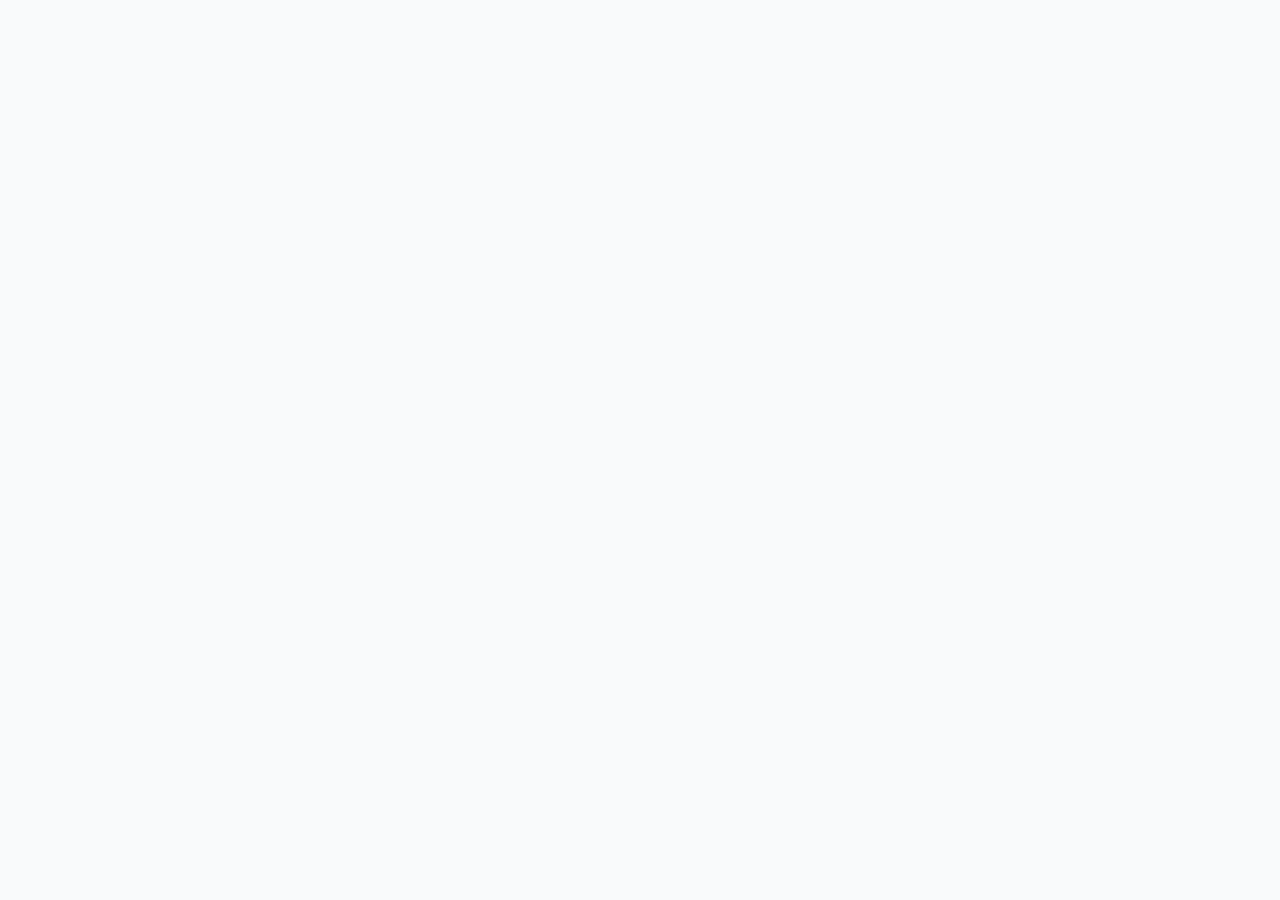
==== obrigado.html @ 901b897a "Add files via upload" ====
<!DOCTYPE html>
<html lang="pt-BR">

<head>
    <meta charset="UTF-8">
    <meta name="viewport" content="width=device-width, initial-scale=1.0">
    <title>Pedido Concluido | Crescendo Com Deus</title>
    <link rel="icon" type="image/png" href="favicon.png">
    <link rel="preconnect" href="https://fonts.googleapis.com">
    <link rel="preconnect" href="https://fonts.gstatic.com" crossorigin>
    <link
        href="https://fonts.googleapis.com/css2?family=Fredoka:wght@400;600;700&family=Nunito:wght@400;600;700;800&display=swap"
        rel="stylesheet">
    <link rel="stylesheet" href="style.css">
    <!-- FontAwesome for Icons -->
    <link rel="stylesheet" href="https://cdnjs.cloudflare.com/ajax/libs/font-awesome/6.4.0/css/all.min.css">
    <!-- Meta Pixel Code -->
    <script>
        !function (f, b, e, v, n, t, s) {
            if (f.fbq) return; n = f.fbq = function () {
                n.callMethod ?
                n.callMethod.apply(n, arguments) : n.queue.push(arguments)
            };
            if (!f._fbq) f._fbq = n; n.push = n; n.loaded = !0; n.version = '2.0';
            n.queue = []; t = b.createElement(e); t.async = !0;
            t.src = v; s = b.getElementsByTagName(e)[0];
            s.parentNode.insertBefore(t, s)
        }(window, document, 'script',
            'https://connect.facebook.net/en_US/fbevents.js');
        fbq('init', '1423261069542248');
        fbq('track', 'PageView');
        fbq('track', 'Purchase', { value: 19.90, currency: 'BRL' });
    </script>
    <noscript><img height="1" width="1" style="display:none"
            src="https://www.facebook.com/tr?id=1423261069542248&ev=PageView&noscript=1" /></noscript>
    <!-- End Meta Pixel Code -->
    <style>
        .success-container {
            max-width: 600px;
            margin: 100px auto;
            text-align: center;
            padding: 40px;
            background: white;
            border-radius: var(--radius-lg);
            box-shadow: var(--shadow-lg);
        }

        .success-icon {
            font-size: 5rem;
            color: #10B981;
            margin-bottom: 20px;
            animation: scale-up 0.5s ease;
        }

        .success-headline {
            font-size: 2rem;
            color: var(--text-dark);
            margin-bottom: 10px;
        }

        .success-text {
            color: var(--text-light);
            margin-bottom: 30px;
            font-size: 1.1rem;
        }

        .access-info {
            background: var(--bg-soft-blue);
            padding: 20px;
            border-radius: var(--radius-md);
            text-align: left;
            margin-bottom: 30px;
        }

        .access-info h4 {
            margin-bottom: 10px;
            color: var(--primary-color);
        }
    </style>
</head>

<body>

    <div class="container">
        <div class="success-container fade-in">
            <i class="fas fa-check-circle success-icon"></i>
            <h1 class="success-headline">Parabéns! Seu pedido foi concluído.</h1>
            <p class="success-text">Você acaba de dar um passo importante na educação cristã do seu filho.</p>

            <div class="access-info">
                <h4><i class="fas fa-envelope"></i> Como acessar seu material?</h4>
                <p>Está tudo disponível em nossa plataforma. Já enviamos agora mesmo um e-mail com o link de acesso
                    exclusivo para você baixar o material.</p>
                <p style="font-size: 0.9rem; margin-top: 10px; color: #6B7280;">(Verifique também sua pasta de Spam ou
                    Promoções)</p>
            </div>

            <p style="font-weight: 700;">Precisa de ajuda?</p>
            <p style="margin-bottom: 20px;">Se precisar de qualquer coisa, sinta-se à vontade para nos enviar uma
                mensagem.</p>

            <p style="font-weight: 700;">Dúvidas? Entre em contato conosco:</p>
            <p style="margin-top: 5px; color: var(--primary-color);">suporte@crescendocomdeus.site</p>
        </div>
    </div>

</body>

</html>
---- style.css ----
/* =========================================
   VARIAVEIS E GERAL
   ========================================= */
:root {
    /* Cores Suaves, Acolhedoras e Infantis/Cristãs */
    --primary-color: #5BA4E5;
    /* Azul Celeste Suave */
    --secondary-color: #F8C630;
    /* Amarelo Sol Acolhedor */
    --accent-color: #FF7B54;
    /* Laranja/Coral para CTAs */
    --accent-hover: #E86A45;

    --bg-light: #F9FAFB;
    --bg-white: #FFFFFF;
    --bg-soft-blue: #EBF4FC;

    --text-main: #374151;
    --text-light: #6B7280;
    --text-dark: #1F2937;

    --font-heading: 'Fredoka', sans-serif;
    --font-body: 'Nunito', sans-serif;

    --shadow-sm: 0 4px 6px -1px rgba(0, 0, 0, 0.05), 0 2px 4px -1px rgba(0, 0, 0, 0.03);
    --shadow-md: 0 10px 15px -3px rgba(0, 0, 0, 0.08), 0 4px 6px -2px rgba(0, 0, 0, 0.04);
    --shadow-lg: 0 20px 25px -5px rgba(0, 0, 0, 0.1), 0 10px 10px -5px rgba(0, 0, 0, 0.04);

    --radius-md: 12px;
    --radius-lg: 20px;
    --radius-pill: 50px;
}

* {
    margin: 0;
    padding: 0;
    box-sizing: border-box;
}

html {
    scroll-behavior: smooth;
}

body {
    font-family: var(--font-body);
    color: var(--text-main);
    background-color: var(--bg-light);
    line-height: 1.6;
    overflow-x: hidden;
}

h1,
h2,
h3,
h4,
h5,
h6 {
    font-family: var(--font-heading);
    color: var(--text-dark);
    line-height: 1.2;
}

.container {
    width: 100%;
    max-width: 1100px;
    margin: 0 auto;
    padding: 0 20px;
}

.text-center {
    text-align: center;
}

.text-white {
    color: #fff !important;
}

.mt-30 {
    margin-top: 30px;
}

/* =========================================
   ELEMENTOS REUTILIZÁVEIS
   ========================================= */
.cta-button {
    display: inline-block;
    background-color: var(--accent-color);
    color: white;
    font-family: var(--font-heading);
    font-size: 1.1rem;
    font-weight: 600;
    padding: 16px 32px;
    border-radius: var(--radius-pill);
    text-decoration: none;
    box-shadow: 0 6px 0 var(--accent-hover), var(--shadow-md);
    transition: all 0.2s ease;
    text-align: center;
    border: none;
    cursor: pointer;
}

.cta-button:hover {
    transform: translateY(2px);
    box-shadow: 0 4px 0 var(--accent-hover), var(--shadow-sm);
}

.cta-button:active {
    transform: translateY(6px);
    box-shadow: none;
}

.cta-button.giant {
    font-size: 1.3rem;
    padding: 20px 40px;
    width: 100%;
    max-width: 500px;
    display: flex;
    justify-content: center;
    align-items: center;
    gap: 10px;
    margin: 0 auto;
}

.section-title {
    font-size: 2.2rem;
    margin-bottom: 20px;
}

.section-title span {
    color: var(--primary-color);
}

/* =========================================
   HERO SECTION
   ========================================= */
.hero-section {
    background: linear-gradient(135deg, var(--bg-soft-blue) 0%, #ffffff 100%);
    position: relative;
    padding: 60px 0 120px;
    /* Extra bottom padding for wave */
}

.hero-content {
    display: flex;
    align-items: center;
    justify-content: space-between;
    gap: 40px;
}

.hero-text {
    flex: 1;
    max-width: 550px;
}

.badge {
    display: inline-block;
    background-color: rgba(248, 198, 48, 0.2);
    color: #B48B12;
    padding: 6px 12px;
    border-radius: 20px;
    font-size: 0.9rem;
    font-weight: 700;
    margin-bottom: 20px;
}

.headline {
    font-size: 2.8rem;
    margin-bottom: 20px;
}

.headline span {
    color: var(--primary-color);
    position: relative;
    display: inline-block;
}

.headline span::after {
    content: '';
    position: absolute;
    bottom: -5px;
    left: 0;
    width: 100%;
    height: 6px;
    background-color: var(--secondary-color);
    border-radius: 10px;
    z-index: -1;
}

.subhead {
    font-size: 1.2rem;
    color: var(--text-light);
    margin-bottom: 30px;
    font-weight: 600;
}

.trust-seals {
    margin-top: 20px;
    display: flex;
    gap: 15px;
    font-size: 0.9rem;
    color: var(--text-light);
    font-weight: 600;
}

.trust-seals i {
    color: #10B981;
}

.hero-image-wrapper {
    flex: 1;
    position: relative;
}

.hero-image {
    width: 100%;
    max-width: 500px;
    border-radius: var(--radius-lg);
    box-shadow: var(--shadow-lg);
    border: 5px solid white;
}

.floating-badge {
    position: absolute;
    background: white;
    padding: 10px 15px;
    border-radius: var(--radius-lg);
    box-shadow: var(--shadow-md);
    font-weight: 700;
    font-size: 0.9rem;
    display: flex;
    align-items: center;
    gap: 8px;
    animation: float 3s ease-in-out infinite;
}

.floating-badge i {
    color: var(--secondary-color);
    font-size: 1.2rem;
}

.badge-1 {
    top: 20px;
    left: -20px;
}

.badge-2 {
    bottom: 30px;
    right: -20px;
    animation-delay: 1.5s;
}

/* WAVES */
.wave-bottom,
.wave-top-solution,
.wave-bottom-solution,
.wave-top-works,
.wave-bottom-works {
    position: absolute;
    left: 0;
    width: 100%;
    overflow: hidden;
    line-height: 0;
}

.wave-bottom {
    bottom: -1px;
}

.wave-bottom svg {
    position: relative;
    display: block;
    width: calc(130% + 1.3px);
    height: 60px;
}

.wave-bottom .shape-fill {
    fill: var(--bg-white) !important;
}

.wave-top-works .shape-fill {
    fill: #EFF6FF !important;
}


/* =========================================
   PROBLEMA SECTION
   ========================================= */
.problem-section {
    background-color: var(--bg-white);
    padding: 100px 0;
}

.problem-content {
    display: flex;
    align-items: center;
    gap: 50px;
}

.problem-image-wrapper {
    flex: 1;
}

.problem-image {
    width: 100%;
    border-radius: var(--radius-lg);
    box-shadow: var(--shadow-md);
}

.problem-text {
    flex: 1;
}

.problem-points {
    margin: 30px 0;
}

.problem-points p {
    font-size: 1.1rem;
    margin-bottom: 15px;
    padding-left: 20px;
    border-left: 3px solid #E5E7EB;
}

.problem-question {
    background-color: #FEE2E2;
    padding: 25px;
    border-radius: var(--radius-md);
    margin-top: 30px;
}

.problem-question p {
    color: #991B1B;
    font-weight: 600;
}

.problem-question blockquote {
    font-family: var(--font-heading);
    font-size: 1.3rem;
    color: #7F1D1D;
    margin-top: 10px;
    font-style: italic;
}

/* =========================================
   SOLUÇÃO SECTION
   ========================================= */
.solution-section {
    background-color: var(--bg-soft-blue);
    padding: 100px 0;
    position: relative;
}

.wave-top-solution {
    top: -1px;
}

.wave-top-solution svg {
    width: calc(100% + 1.3px);
    height: 50px;
}

.wave-top-solution .shape-fill {
    fill: var(--bg-white) !important;
}

.wave-bottom-works .shape-fill {
    fill: var(--bg-soft-blue) !important;
}

.wave-bottom-solution {
    bottom: -1px;
}

.wave-bottom-solution svg {
    width: calc(100% + 1.3px);
    height: 50px;
    transform: rotate(180deg);
}

.wave-bottom-solution .shape-fill {
    fill: var(--bg-white) !important;
}

.solution-content {
    display: flex;
    align-items: center;
    gap: 40px;
}

.solution-text {
    flex: 1;
}

.solution-desc {
    font-size: 1.2rem;
    margin-bottom: 25px;
}

.solution-list {
    list-style: none;
}

.solution-list li {
    font-size: 1.1rem;
    margin-bottom: 15px;
    display: flex;
    align-items: center;
    gap: 10px;
    font-weight: 600;
}

.solution-list i {
    color: #10B981;
    background: #D1FAE5;
    padding: 5px;
    border-radius: 50%;
    font-size: 0.9rem;
}

.solution-image-wrapper {
    flex: 1;
}

.mockup-image {
    width: 100%;
    filter: drop-shadow(0 20px 30px rgba(0, 0, 0, 0.15));
}

/* =========================================
   BENEFÍCIOS SECTION
   ========================================= */
.benefits-section {
    background-color: var(--bg-white);
    padding: 100px 0;
}

.benefits-grid {
    display: grid;
    grid-template-columns: repeat(auto-fit, minmax(220px, 1fr));
    gap: 30px;
    margin-top: 50px;
}

.benefit-card {
    background: white;
    padding: 30px;
    border-radius: var(--radius-lg);
    box-shadow: var(--shadow-sm);
    text-align: center;
    border: 1px solid #F3F4F6;
    transition: transform 0.3s ease, box-shadow 0.3s ease;
}

.benefit-card:hover {
    transform: translateY(-10px);
    box-shadow: var(--shadow-md);
    border-color: var(--primary-color);
}

.icon-wrapper {
    width: 70px;
    height: 70px;
    background-color: rgba(91, 164, 229, 0.1);
    border-radius: 50%;
    display: flex;
    align-items: center;
    justify-content: center;
    margin: 0 auto 20px;
}

.icon-wrapper i {
    font-size: 2rem;
    color: var(--primary-color);
}

.benefit-card h3 {
    margin-bottom: 10px;
    font-size: 1.3rem;
}

.benefit-card p {
    color: var(--text-light);
    font-size: 0.95rem;
}

.benefits-conclusion {
    text-align: center;
    margin-top: 50px;
    font-size: 1.2rem;
}

.benefits-conclusion .highlight {
    font-family: var(--font-heading);
    font-size: 1.8rem;
    color: var(--primary-color);
    margin-top: 10px;
}

/* =========================================
   ENTREGÁVEIS SECTION
   ========================================= */
.what-you-get-section {
    background-color: #FFFBEB;
    /* Amarelinho super claro */
    padding: 80px 0;
}

.features-grid {
    display: grid;
    grid-template-columns: repeat(auto-fit, minmax(300px, 1fr));
    gap: 20px;
    margin-top: 40px;
}

.feature-item {
    background: white;
    padding: 20px;
    border-radius: var(--radius-md);
    display: flex;
    align-items: center;
    gap: 15px;
    box-shadow: var(--shadow-sm);
}

.feature-icon {
    font-size: 2rem;
}

.feature-item h4 {
    font-family: var(--font-body);
    font-weight: 700;
    font-size: 1.1rem;
}

/* =========================================
   COMO FUNCIONA SECTION
   ========================================= */
.how-it-works-section {
    padding: 80px 0;
    background-color: var(--bg-soft-blue);
    position: relative;
    overflow: hidden;
}

.steps-container {
    display: flex;
    justify-content: space-between;
    align-items: center;
    margin-top: 60px;
    flex-wrap: wrap;
    gap: 20px;
}

.step-card {
    text-align: center;
    flex: 1;
    min-width: 150px;
    position: relative;
}

.step-number {
    width: 30px;
    height: 30px;
    background-color: var(--secondary-color);
    color: white;
    border-radius: 50%;
    display: flex;
    align-items: center;
    justify-content: center;
    font-weight: bold;
    font-family: var(--font-heading);
    position: absolute;
    top: -10px;
    left: 50%;
    transform: translateX(-50%);
    box-shadow: var(--shadow-sm);
}

.step-icon {
    font-size: 2.5rem;
    color: var(--primary-color);
    margin-bottom: 15px;
    display: block;
}

.step-card h4 {
    margin-bottom: 5px;
}

.step-card p {
    font-size: 0.9rem;
    color: var(--text-light);
}

.step-connector {
    color: #D1D5DB;
    font-size: 1.5rem;
}

/* =========================================
   OFERTA SECTION
   ========================================= */
.offer-section {
    background-color: var(--primary-color);
    padding: 80px 0 120px;
    position: relative;
}

.authority-badge {
    background: rgba(255, 255, 255, 0.15);
    color: white;
    padding: 12px 20px;
    border-radius: 30px;
    display: inline-flex;
    align-items: center;
    justify-content: center;
    margin: 0 auto 30px;
    font-size: 0.95rem;
    font-weight: 600;
    backdrop-filter: blur(5px);
    border: 1px solid rgba(255, 255, 255, 0.3);
    max-width: 90%;
    line-height: 1.4;
}

@media (max-width: 480px) {
    .authority-badge {
        flex-direction: column;
        border-radius: 15px;
        padding: 15px;
        font-size: 0.85rem;
    }
}

.authority-badge p {
    margin: 0;
}

.authority-badge i {
    margin-right: 5px;
    color: var(--secondary-color);
}

.offer-box {
    background: white;
    border-radius: var(--radius-lg);
    padding: 60px 40px;
    max-width: 850px;
    margin: 0 auto;
    box-shadow: var(--shadow-lg);
    text-align: center;
    border: 3px solid var(--secondary-color);
}

.offer-whats-inside {
    text-align: left;
    margin-bottom: 40px;
}

.offer-whats-inside h3 {
    text-align: center;
    color: var(--primary-color);
    font-size: 1.8rem;
    margin-bottom: 30px;
    font-family: var(--font-heading);
}

.offer-list {
    list-style: none;
    padding: 0;
    display: grid;
    grid-template-columns: 1fr 1fr;
    gap: 15px;
    margin-bottom: 40px;
}

@media (max-width: 768px) {
    .offer-list {
        grid-template-columns: 1fr;
        gap: 10px;
    }

    .offer-list li {
        font-size: 1rem;
        align-items: flex-start;
    }
}

.offer-list li {
    display: flex;
    align-items: center;
    gap: 12px;
    font-size: 1.1rem;
    font-weight: 600;
}

.offer-list li i {
    color: #10B981;
    font-size: 1.2rem;
}

.bonus-highlight {
    background: #FFFBEB;
    border-radius: var(--radius-md);
    padding: 30px;
    border: 2px dashed #FCD34D;
}

.bonus-highlight h3 {
    color: #B45309;
    font-size: 1.5rem;
    margin-bottom: 10px;
}

.bonus-subheader {
    text-align: center;
    font-weight: 700;
    color: #D97706;
    margin-bottom: 20px;
}

.bonus-items {
    display: flex;
    flex-direction: column;
    gap: 12px;
}

.bonus-item {
    display: flex;
    align-items: center;
    gap: 15px;
    background: white;
    padding: 15px;
    border-radius: var(--radius-sm);
    box-shadow: 0 2px 4px rgba(0, 0, 0, 0.05);
    position: relative;
}

.bonus-icon-img {
    width: 60px;
    height: 60px;
    object-fit: cover;
    border-radius: 8px;
}

.bonus-item-text {
    flex: 1;
}

.bonus-item p {
    margin: 0;
    font-weight: 600;
}

.bonus-price-before {
    font-size: 0.85rem;
    color: #EF4444;
    /* Vermelho */
    text-decoration: line-through;
}

.bonus-price-after {
    font-size: 0.9rem;
    color: #10B981;
    /* Verde */
    font-weight: 700;
}

.bonus-item-text p {
    margin-bottom: 2px !important;
}

.conscience-phrase {
    font-style: italic;
    color: var(--text-light);
    font-size: 1.1rem;
    margin-bottom: 20px;
}

.price-anchoring {
    display: flex;
    flex-direction: column;
    align-items: center;
    margin-bottom: 10px;
}

.old-price {
    font-size: 1.3rem;
    color: #9CA3AF;
    text-decoration: line-through;
    font-weight: 600;
}

.for-only {
    font-family: var(--font-heading);
    color: var(--text-dark);
    font-size: 1.2rem;
}

.price {
    font-size: 4.8rem;
    font-weight: 800;
    font-family: var(--font-heading);
    color: var(--accent-color);
    line-height: 1;
    margin-bottom: 20px;
    text-shadow: 0px 4px 10px rgba(0, 0, 0, 0.15);
    transform: scale(1.05);
}

.offer-details {
    display: flex;
    justify-content: center;
    gap: 20px;
    margin-bottom: 30px;
    font-weight: 600;
}

.offer-details i {
    color: #10B981;
}

.secure-text {
    margin-top: 15px;
    font-size: 0.85rem;
    color: var(--text-light);
}

.guarantee-box {
    background: #F3F4F6;
    padding: 20px;
    border-radius: var(--radius-md);
    margin-top: 40px;
    display: flex;
    align-items: center;
    gap: 20px;
    text-align: left;
}

.guarantee-icon {
    width: 60px;
    height: 60px;
}

.guarantee-text h4 {
    font-size: 1.1rem;
    margin-bottom: 5px;
}

.guarantee-text p {
    font-size: 0.9rem;
    color: var(--text-light);
}

/* =========================================
   DEPOIMENTOS SECTION
   ========================================= */
.testimonials-section {
    background-color: var(--bg-soft-blue);
    padding: 80px 0;
}

.testimonials-grid {
    display: grid;
    grid-template-columns: repeat(auto-fit, minmax(300px, 1fr));
    gap: 30px;
    margin-top: 40px;
}

.testimonial-card {
    background: white;
    padding: 30px;
    border-radius: var(--radius-lg);
    box-shadow: var(--shadow-sm);
    position: relative;
}

.testimonial-stars {
    color: #FBBF24;
    margin-bottom: 15px;
    font-size: 1.1rem;
}

.testimonial-text {
    font-style: italic;
    color: var(--text-main);
    margin-bottom: 20px;
    font-size: 1.05rem;
}

.testimonial-author {
    display: flex;
    align-items: center;
    gap: 15px;
    border-top: 1px solid #F3F4F6;
    padding-top: 15px;
}

.author-avatar {
    width: 60px;
    height: 60px;
    border-radius: 50%;
    object-fit: cover;
    border: 3px solid white;
    box-shadow: var(--shadow-sm);
    display: block;
}

.author-avatar.bg-blue {
    background-color: #3B82F6;
}

.author-avatar.bg-yellow {
    background-color: #F59E0B;
}

.testimonial-author h4 {
    margin: 0;
    font-size: 1.1rem;
}

.testimonial-author span {
    font-size: 0.85rem;
    color: var(--text-light);
}

/* =========================================
   FAQ SECTION
   ========================================= */
.faq-section {
    background-color: var(--bg-white);
    padding: 80px 0;
}

.faq-container {
    max-width: 800px;
    margin: 40px auto 0;
}

.faq-item {
    background: white;
    border: 1px solid #E5E7EB;
    border-radius: var(--radius-md);
    margin-bottom: 15px;
    overflow: hidden;
}

.faq-question {
    padding: 20px;
    display: flex;
    justify-content: space-between;
    align-items: center;
    cursor: pointer;
    background-color: #F9FAFB;
    transition: background-color 0.2s ease;
}

.faq-question:hover {
    background-color: #F3F4F6;
}

.faq-question h4 {
    margin: 0;
    font-size: 1.1rem;
    color: var(--text-dark);
    font-family: var(--font-body);
    font-weight: 700;
}

.faq-question i {
    color: var(--primary-color);
    transition: transform 0.3s ease;
}

.faq-item.active .faq-question i {
    transform: rotate(45deg);
}

.faq-answer {
    padding: 0 20px;
    max-height: 0;
    overflow: hidden;
    transition: max-height 0.3s ease, padding 0.3s ease;
}

.faq-item.active .faq-answer {
    padding: 20px;
    max-height: 500px;
    /* arbitrary large value */
    border-top: 1px solid #E5E7EB;
}

/* =========================================
   FOOTER
   ========================================= */
footer {
    background-color: #1F2937;
    color: #9CA3AF;
    text-align: center;
    padding: 40px 0;
    font-size: 0.9rem;
}

.footer-links {
    margin: 15px 0;
}

.footer-links a {
    color: #D1D5DB;
    text-decoration: none;
}

.footer-links a:hover {
    color: white;
}

.disclaimer {
    font-size: 0.75rem;
    max-width: 800px;
    margin: 0 auto;
    opacity: 0.6;
}

/* =========================================
   ANIMAÇÕES E RESPONSIVIDADE
   ========================================= */
@keyframes float {
    0% {
        transform: translateY(0px);
    }

    50% {
        transform: translateY(-10px);
    }

    100% {
        transform: translateY(0px);
    }
}

@keyframes pulse {
    0% {
        transform: scale(1);
        box-shadow: 0 6px 0 var(--accent-hover), 0 0 0 0 rgba(255, 123, 84, 0.7);
    }

    70% {
        transform: scale(1.02);
        box-shadow: 0 6px 0 var(--accent-hover), 0 0 0 15px rgba(255, 123, 84, 0);
    }

    100% {
        transform: scale(1);
        box-shadow: 0 6px 0 var(--accent-hover), 0 0 0 0 rgba(255, 123, 84, 0);
    }
}

.pulse {
    animation: pulse 2s infinite;
}

/* Base states for JS scroll animation */
.fade-in {
    opacity: 0;
    transform: translateY(20px);
    transition: opacity 0.6s ease-out, transform 0.6s ease-out;
}

.slide-in-left {
    opacity: 0;
    transform: translateX(-50px);
    transition: opacity 0.6s ease-out, transform 0.6s ease-out;
}

.slide-in-right {
    opacity: 0;
    transform: translateX(50px);
    transition: opacity 0.6s ease-out, transform 0.6s ease-out;
}

.scale-up {
    opacity: 0;
    transform: scale(0.9);
    transition: opacity 0.6s ease-out, transform 0.6s ease-out;
}

.visible {
    opacity: 1;
    transform: translate(0) scale(1);
}

.delay-1 {
    transition-delay: 0.1s;
}

.delay-2 {
    transition-delay: 0.3s;
}

.delay-3 {
    transition-delay: 0.5s;
}

.delay-4 {
    transition-delay: 0.7s;
}

/* Mobile CSS */
@media (max-width: 768px) {
    .headline {
        font-size: 2.2rem;
    }

    .hero-content,
    .problem-content,
    .solution-content {
        flex-direction: column;
        text-align: center;
    }

    .hero-text,
    .problem-text,
    .solution-text {
        max-width: 100%;
    }

    .trust-seals {
        justify-content: center;
    }

    .problem-points p,
    .solution-list li {
        text-align: left;
    }

    .steps-container {
        flex-direction: column;
        gap: 40px;
    }

    .step-connector {
        transform: rotate(90deg);
    }

    .offer-box {
        padding: 30px 20px;
    }

    .price {
        font-size: 3rem;
    }

    .guarantee-box {
        flex-direction: column;
        text-align: center;
    }

    .wave-bottom svg,
    .wave-top-solution svg,
    .wave-bottom-solution svg,
    .wave-top-works svg,
    .wave-bottom-works svg {
        height: 30px;
    }
}
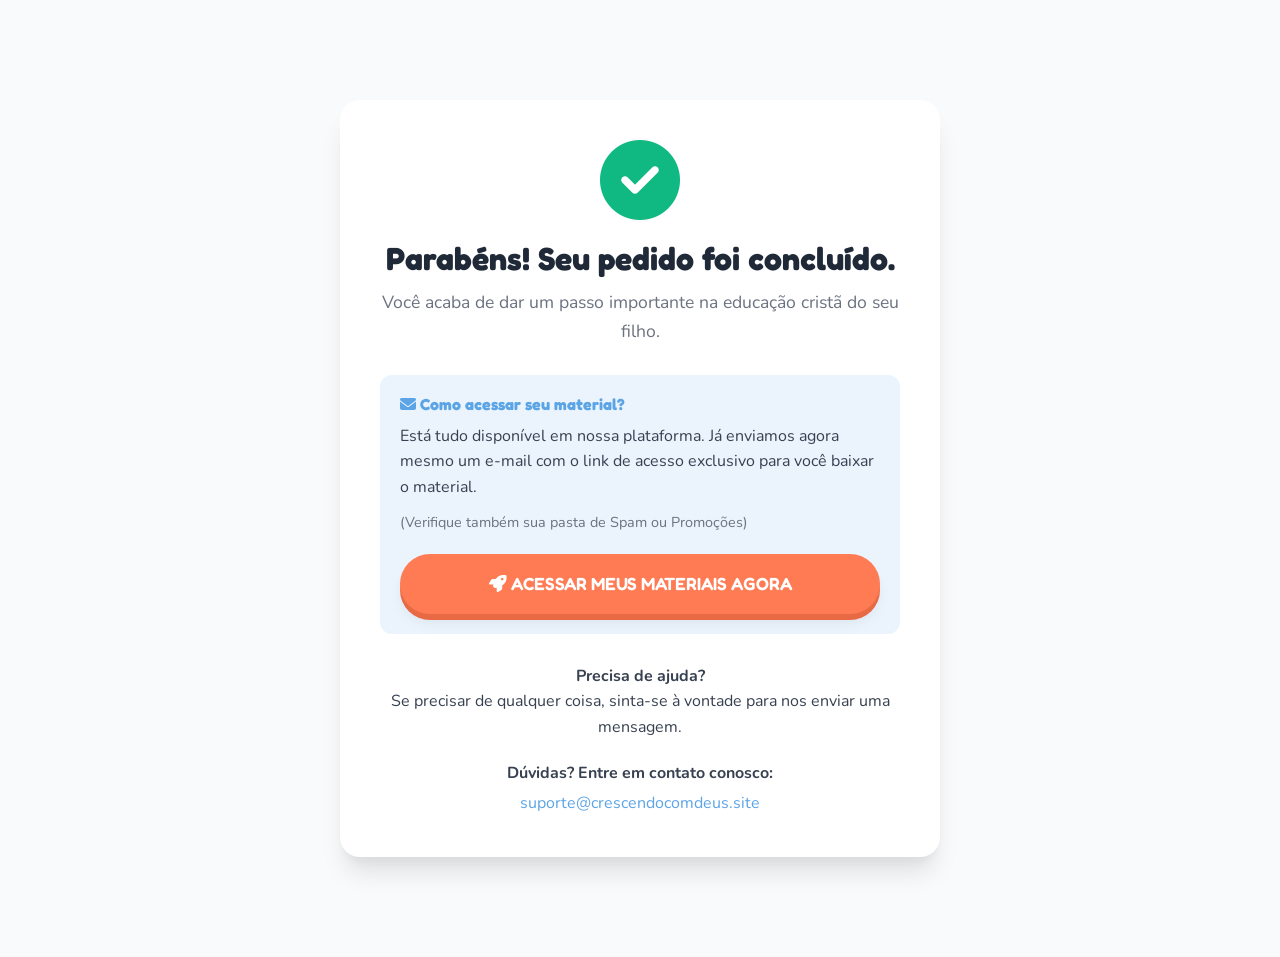
==== commit c26572ee: "Add files via upload" ====
--- a/obrigado.html
+++ b/obrigado.html
@@ -19,7 +19,7 @@
         !function (f, b, e, v, n, t, s) {
             if (f.fbq) return; n = f.fbq = function () {
                 n.callMethod ?
-                n.callMethod.apply(n, arguments) : n.queue.push(arguments)
+                    n.callMethod.apply(n, arguments) : n.queue.push(arguments)
             };
             if (!f._fbq) f._fbq = n; n.push = n; n.loaded = !0; n.version = '2.0';
             n.queue = []; t = b.createElement(e); t.async = !0;
@@ -82,7 +82,7 @@
 <body>
 
     <div class="container">
-        <div class="success-container fade-in">
+        <div class="success-container">
             <i class="fas fa-check-circle success-icon"></i>
             <h1 class="success-headline">Parabéns! Seu pedido foi concluído.</h1>
             <p class="success-text">Você acaba de dar um passo importante na educação cristã do seu filho.</p>
@@ -91,8 +91,14 @@
                 <h4><i class="fas fa-envelope"></i> Como acessar seu material?</h4>
                 <p>Está tudo disponível em nossa plataforma. Já enviamos agora mesmo um e-mail com o link de acesso
                     exclusivo para você baixar o material.</p>
-                <p style="font-size: 0.9rem; margin-top: 10px; color: #6B7280;">(Verifique também sua pasta de Spam ou
+                <p style="font-size: 0.9rem; margin-top: 10px; color: #6B7280; margin-bottom: 20px;">(Verifique também
+                    sua pasta de Spam ou
                     Promoções)</p>
+
+                <a href="https://crescendocomdeus.site/login" class="cta-button pulse"
+                    style="max-width: 100%; display: block; text-align: center;">
+                    <i class="fas fa-rocket"></i> ACESSAR MEUS MATERIAIS AGORA
+                </a>
             </div>
 
             <p style="font-weight: 700;">Precisa de ajuda?</p>
@@ -104,6 +110,7 @@
         </div>
     </div>
 
+    <script src="script.js"></script>
 </body>
 
 </html>
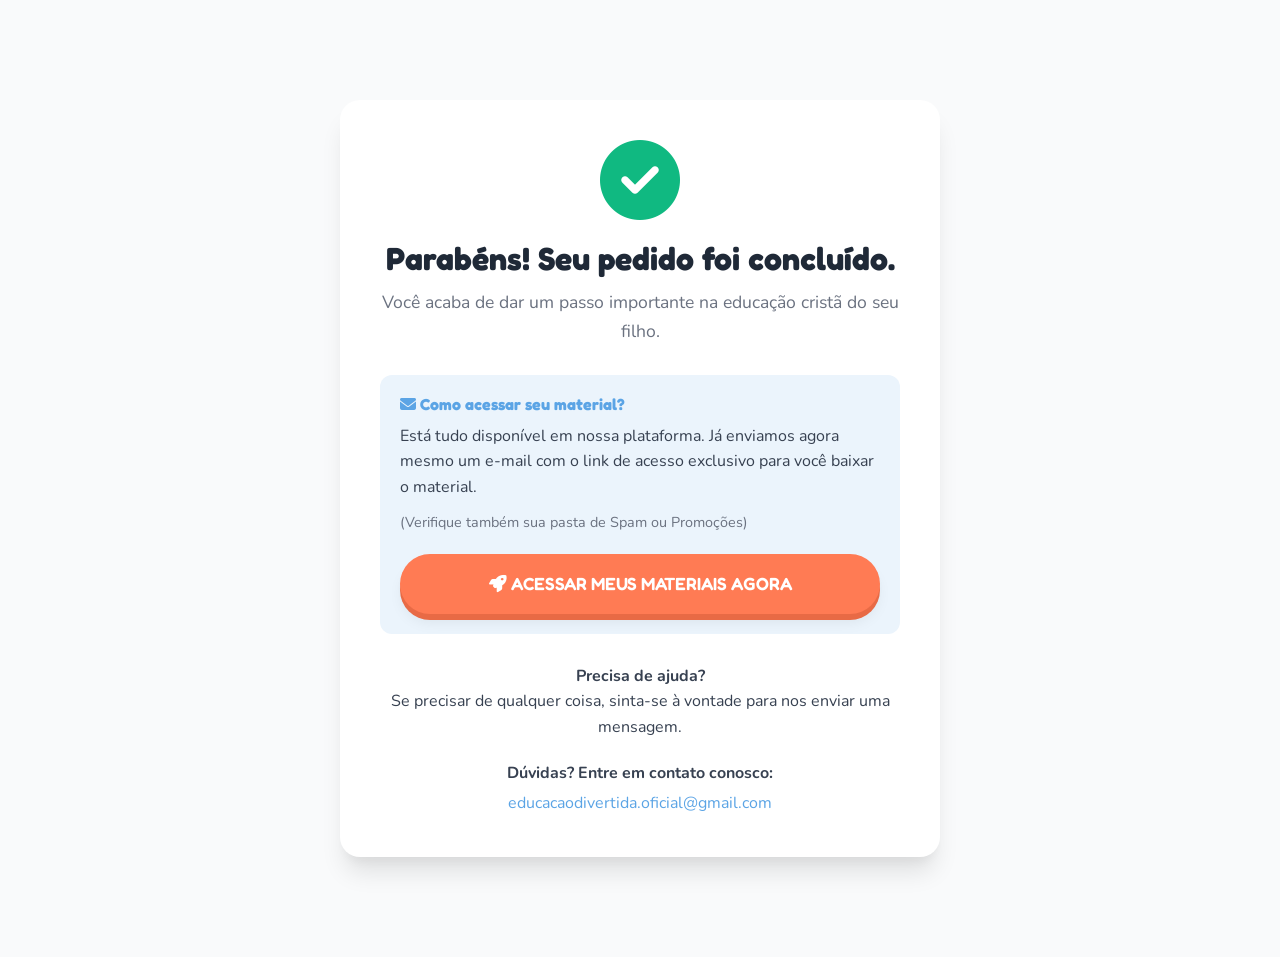
==== commit c02535ab: "Update obrigado.html" ====
--- a/obrigado.html
+++ b/obrigado.html
@@ -95,7 +95,7 @@
                     sua pasta de Spam ou
                     Promoções)</p>
 
-                <a href="https://crescendocomdeus.site/login" class="cta-button pulse"
+                <a href="https://wa.me/556281746036" class="cta-button pulse"
                     style="max-width: 100%; display: block; text-align: center;">
                     <i class="fas fa-rocket"></i> ACESSAR MEUS MATERIAIS AGORA
                 </a>
@@ -106,11 +106,12 @@
                 mensagem.</p>
 
             <p style="font-weight: 700;">Dúvidas? Entre em contato conosco:</p>
-            <p style="margin-top: 5px; color: var(--primary-color);">suporte@crescendocomdeus.site</p>
+            <p style="margin-top: 5px; color: var(--primary-color);">educacaodivertida.oficial@gmail.com</p>
         </div>
     </div>
 
     <script src="script.js"></script>
 </body>
 
-</html>+
+</html>
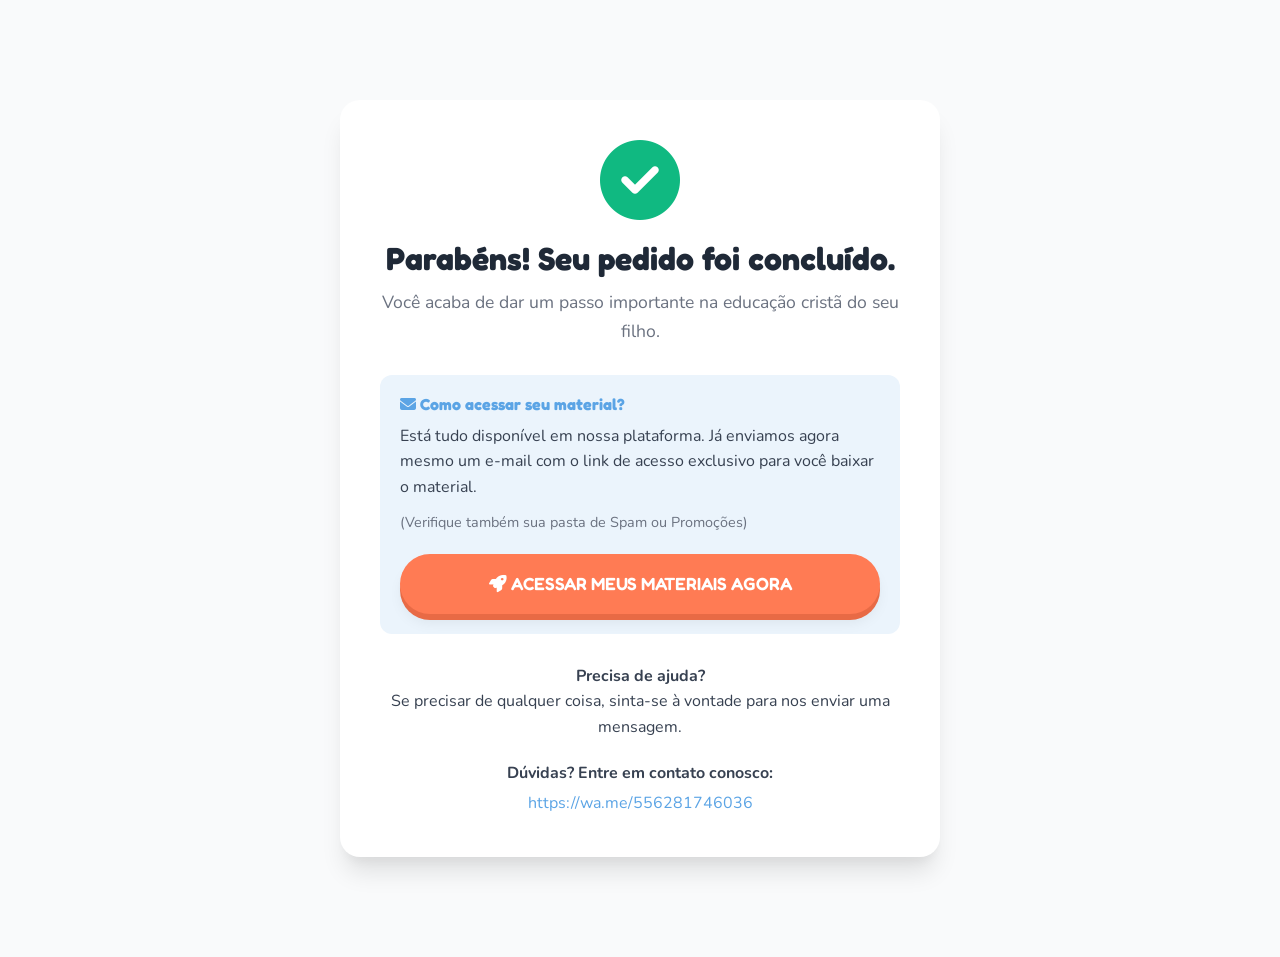
==== commit f3d7e625: "Update obrigado.html" ====
--- a/obrigado.html
+++ b/obrigado.html
@@ -95,7 +95,7 @@
                     sua pasta de Spam ou
                     Promoções)</p>
 
-                <a href="https://wa.me/556281746036" class="cta-button pulse"
+                <a href="https://drive.google.com/drive/folders/1p1PGbhYUjZDluomMPkH43Vy62MV3gZVa?usp=drive_link" class="cta-button pulse"
                     style="max-width: 100%; display: block; text-align: center;">
                     <i class="fas fa-rocket"></i> ACESSAR MEUS MATERIAIS AGORA
                 </a>
@@ -106,7 +106,7 @@
                 mensagem.</p>
 
             <p style="font-weight: 700;">Dúvidas? Entre em contato conosco:</p>
-            <p style="margin-top: 5px; color: var(--primary-color);">educacaodivertida.oficial@gmail.com</p>
+            <p style="margin-top: 5px; color: var(--primary-color);">https://wa.me/556281746036</p>
         </div>
     </div>
 
@@ -115,3 +115,4 @@
 
 
 </html>
+
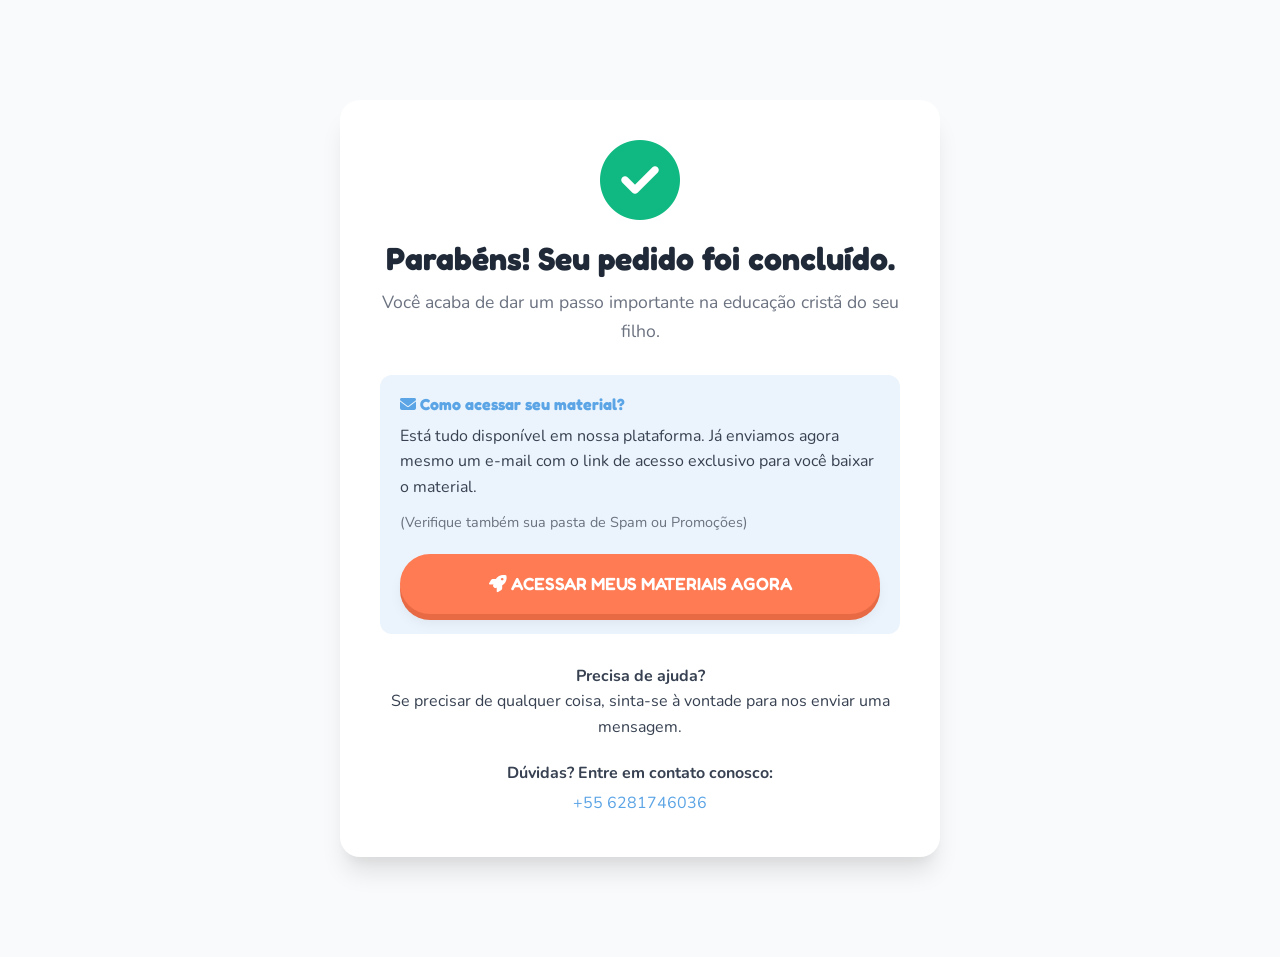
==== commit c6449012: "Update obrigado.html" ====
--- a/obrigado.html
+++ b/obrigado.html
@@ -106,7 +106,7 @@
                 mensagem.</p>
 
             <p style="font-weight: 700;">Dúvidas? Entre em contato conosco:</p>
-            <p style="margin-top: 5px; color: var(--primary-color);">https://wa.me/556281746036</p>
+            <p style="margin-top: 5px; color: var(--primary-color);">+55 6281746036</p>
         </div>
     </div>
 
@@ -116,3 +116,4 @@
 
 </html>
 
+
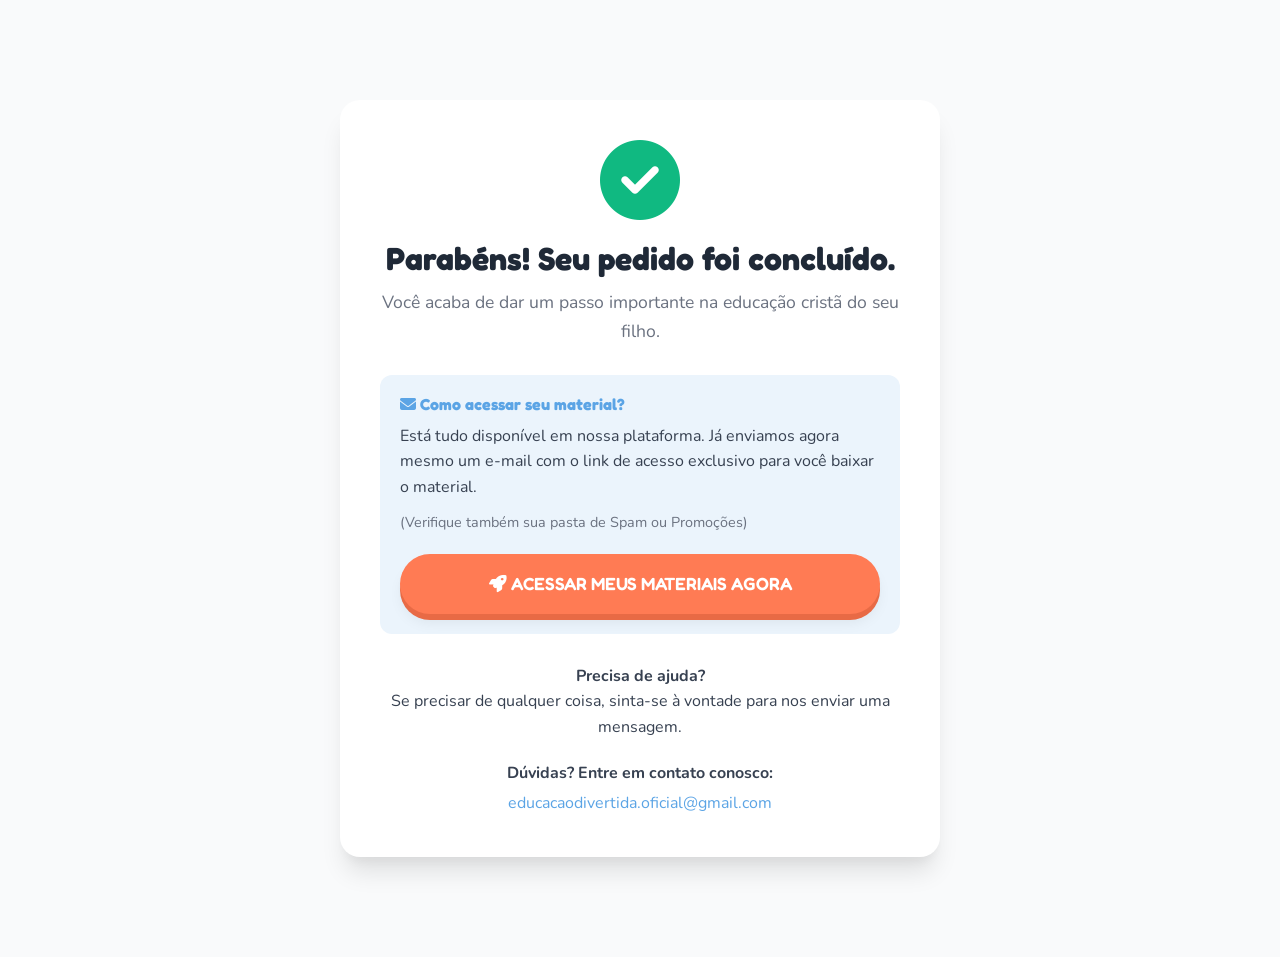
==== commit 7d9dbf85: "Update obrigado.html" ====
--- a/obrigado.html
+++ b/obrigado.html
@@ -106,7 +106,7 @@
                 mensagem.</p>
 
             <p style="font-weight: 700;">Dúvidas? Entre em contato conosco:</p>
-            <p style="margin-top: 5px; color: var(--primary-color);">+55 6281746036</p>
+            <p style="margin-top: 5px; color: var(--primary-color);">educacaodivertida.oficial@gmail.com</p>
         </div>
     </div>
 
@@ -117,3 +117,4 @@
 </html>
 
 
+
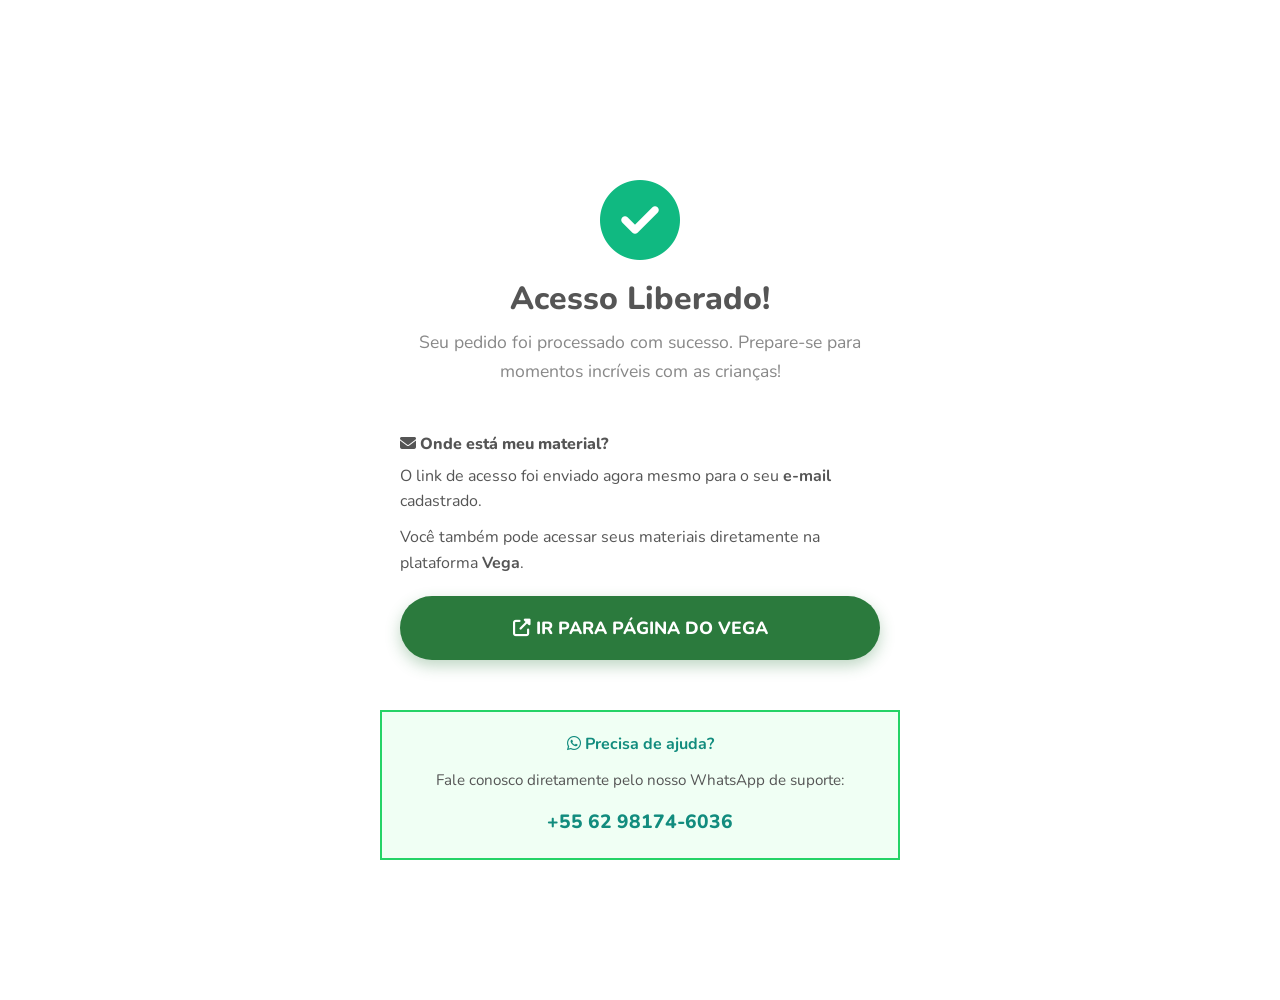
==== commit 341770c3: "Add files via upload" ====
--- a/obrigado.html
+++ b/obrigado.html
@@ -84,37 +84,33 @@
     <div class="container">
         <div class="success-container">
             <i class="fas fa-check-circle success-icon"></i>
-            <h1 class="success-headline">Parabéns! Seu pedido foi concluído.</h1>
-            <p class="success-text">Você acaba de dar um passo importante na educação cristã do seu filho.</p>
+            <h1 class="success-headline">Acesso Liberado!</h1>
+            <p class="success-text">Seu pedido foi processado com sucesso. Prepare-se para momentos incríveis com as crianças!</p>
 
             <div class="access-info">
-                <h4><i class="fas fa-envelope"></i> Como acessar seu material?</h4>
-                <p>Está tudo disponível em nossa plataforma. Já enviamos agora mesmo um e-mail com o link de acesso
-                    exclusivo para você baixar o material.</p>
-                <p style="font-size: 0.9rem; margin-top: 10px; color: #6B7280; margin-bottom: 20px;">(Verifique também
-                    sua pasta de Spam ou
-                    Promoções)</p>
-
-                <a href="https://drive.google.com/drive/folders/1p1PGbhYUjZDluomMPkH43Vy62MV3gZVa?usp=drive_link" class="cta-button pulse"
-                    style="max-width: 100%; display: block; text-align: center;">
-                    <i class="fas fa-rocket"></i> ACESSAR MEUS MATERIAIS AGORA
+                <h4><i class="fas fa-envelope"></i> Onde está meu material?</h4>
+                <p>O link de acesso foi enviado agora mesmo para o seu <strong>e-mail</strong> cadastrado.</p>
+                <p style="margin-top: 10px;">Você também pode acessar seus materiais diretamente na plataforma <strong>Vega</strong>.</p>
+                
+                <a href="https://vegapagos.com.br/" class="cta-button pulse"
+                    style="max-width: 100%; display: block; text-align: center; margin-top: 20px;">
+                    <i class="fas fa-external-link-alt"></i> IR PARA PÁGINA DO VEGA
                 </a>
             </div>
 
-            <p style="font-weight: 700;">Precisa de ajuda?</p>
-            <p style="margin-bottom: 20px;">Se precisar de qualquer coisa, sinta-se à vontade para nos enviar uma
-                mensagem.</p>
-
-            <p style="font-weight: 700;">Dúvidas? Entre em contato conosco:</p>
-            <p style="margin-top: 5px; color: var(--primary-color);">educacaodivertida.oficial@gmail.com</p>
+            <div style="margin-top: 30px; padding: 20px; border: 2px solid #25D366; border-radius: var(--radius-md); background: #f0fff4;">
+                <p style="font-weight: 700; color: #128C7E; margin-bottom: 10px;">
+                   <i class="fab fa-whatsapp"></i> Precisa de ajuda?
+                </p>
+                <p style="font-size: 0.95rem; margin-bottom: 15px;">Fale conosco diretamente pelo nosso WhatsApp de suporte:</p>
+                <a href="https://wa.me/5562981746036" target="_blank" style="font-weight: 800; font-size: 1.2rem; color: #128C7E; text-decoration: none;">
+                    +55 62 98174-6036
+                </a>
+            </div>
         </div>
     </div>
 
     <script src="script.js"></script>
 </body>
 
-
-</html>
-
-
-
+</html>
--- a/style.css
+++ b/style.css
@@ -1,34 +1,27 @@
-/* =========================================
-   VARIAVEIS E GERAL
-   ========================================= */
+@import url('https://fonts.googleapis.com/css2?family=Nunito:wght@400;600;800;900&display=swap');
+
 :root {
-    /* Cores Suaves, Acolhedoras e Infantis/Cristãs */
-    --primary-color: #5BA4E5;
-    /* Azul Celeste Suave */
-    --secondary-color: #F8C630;
-    /* Amarelo Sol Acolhedor */
-    --accent-color: #FF7B54;
-    /* Laranja/Coral para CTAs */
-    --accent-hover: #E86A45;
-
-    --bg-light: #F9FAFB;
+    --primary: #2B7A3D;
+    /* Verde escuro */
+    --secondary: #FFD55A;
+    /* Amarelo dourado */
+    --accent: #F4A426;
+    /* Laranja */
+    --light-blue: #7DD4F8;
+    /* Azul bebê */
+    --bg-light: #FAFAF7;
+    /* Bege clarinho */
     --bg-white: #FFFFFF;
-    --bg-soft-blue: #EBF4FC;
-
-    --text-main: #374151;
-    --text-light: #6B7280;
-    --text-dark: #1F2937;
-
-    --font-heading: 'Fredoka', sans-serif;
-    --font-body: 'Nunito', sans-serif;
-
-    --shadow-sm: 0 4px 6px -1px rgba(0, 0, 0, 0.05), 0 2px 4px -1px rgba(0, 0, 0, 0.03);
-    --shadow-md: 0 10px 15px -3px rgba(0, 0, 0, 0.08), 0 4px 6px -2px rgba(0, 0, 0, 0.04);
-    --shadow-lg: 0 20px 25px -5px rgba(0, 0, 0, 0.1), 0 10px 10px -5px rgba(0, 0, 0, 0.04);
-
-    --radius-md: 12px;
-    --radius-lg: 20px;
-    --radius-pill: 50px;
+
+    --text-main: #1a1a2e;
+    --text-muted: #555555;
+    --text-light: #888888;
+
+    --font-main: 'Nunito', sans-serif;
+
+    --shadow-soft: 0 4px 20px rgba(0, 0, 0, 0.07);
+    --radius-card: 16px;
+    --radius-btn: 50px;
 }
 
 * {
@@ -42,11 +35,13 @@
 }
 
 body {
-    font-family: var(--font-body);
-    color: var(--text-main);
-    background-color: var(--bg-light);
+    font-family: var(--font-main);
+    color: var(--text-muted);
+    background-color: var(--bg-white);
     line-height: 1.6;
     overflow-x: hidden;
+    padding-top: 40px;
+    /* For the fixed bar */
 }
 
 h1,
@@ -55,9 +50,9 @@
 h4,
 h5,
 h6 {
-    font-family: var(--font-heading);
-    color: var(--text-dark);
+    color: var(--text-main);
     line-height: 1.2;
+    font-weight: 800;
 }
 
 .container {
@@ -71,28 +66,65 @@
     text-align: center;
 }
 
-.text-white {
-    color: #fff !important;
-}
-
 .mt-30 {
     margin-top: 30px;
 }
 
-/* =========================================
-   ELEMENTOS REUTILIZÁVEIS
-   ========================================= */
+.mb-20 {
+    margin-bottom: 20px;
+}
+
+/* =========================================
+   ELEMENTOS GERAIS
+   ========================================= */
+.urgency-bar {
+    position: fixed;
+    top: 0;
+    left: 0;
+    width: 100%;
+    height: 46px;
+    background-color: #F15A24;
+    /* Laranja vibrante similar a referencia */
+    color: white;
+    display: flex;
+    align-items: center;
+    justify-content: center;
+    font-weight: 700;
+    font-size: 1.05rem;
+    z-index: 9999;
+    box-shadow: 0 2px 10px rgba(0, 0, 0, 0.15);
+    /* Adicionando sombra p/ destacar a barra inteira */
+}
+
+.urgency-bar span {
+    margin: 0 4px;
+    text-shadow: 0px 2px 4px rgba(0, 0, 0, 0.4);
+    /* Sombra elegante no lugar do stroke pesada */
+    letter-spacing: 0.5px;
+}
+
+.urgency-bar .hl-yellow {
+    color: #FFD55A;
+    /* Amarelo da paleta oficial */
+    font-weight: 900;
+    text-transform: uppercase;
+}
+
+.urgency-bar .hl-white {
+    color: #FFFFFF;
+}
+
 .cta-button {
     display: inline-block;
-    background-color: var(--accent-color);
+    background-color: var(--primary);
     color: white;
-    font-family: var(--font-heading);
     font-size: 1.1rem;
-    font-weight: 600;
-    padding: 16px 32px;
-    border-radius: var(--radius-pill);
+    /* 18px */
+    font-weight: 800;
+    padding: 18px 40px;
+    border-radius: var(--radius-btn);
     text-decoration: none;
-    box-shadow: 0 6px 0 var(--accent-hover), var(--shadow-md);
+    box-shadow: 0 6px 15px rgba(43, 122, 61, 0.3);
     transition: all 0.2s ease;
     text-align: center;
     border: none;
@@ -100,200 +132,258 @@
 }
 
 .cta-button:hover {
-    transform: translateY(2px);
-    box-shadow: 0 4px 0 var(--accent-hover), var(--shadow-sm);
-}
-
-.cta-button:active {
-    transform: translateY(6px);
-    box-shadow: none;
+    background-color: #1e5c2d;
+    transform: translateY(-2px);
+    box-shadow: 0 8px 20px rgba(43, 122, 61, 0.4);
 }
 
 .cta-button.giant {
-    font-size: 1.3rem;
-    padding: 20px 40px;
+    font-size: 1.2rem;
     width: 100%;
     max-width: 500px;
-    display: flex;
+}
+
+.section-title {
+    font-size: 2.5rem;
+    margin-bottom: 20px;
+    font-weight: 900;
+}
+
+.section-subtitle {
+    font-size: 1.1rem;
+    color: var(--text-muted);
+    margin-bottom: 40px;
+    font-weight: 600;
+}
+
+.card {
+    background: var(--bg-white);
+    border: 1px solid #F0F0F0;
+    border-radius: var(--radius-card);
+    box-shadow: var(--shadow-soft);
+    padding: 25px;
+    transition: transform 0.3s ease;
+}
+
+.card:hover {
+    transform: translateY(-2px);
+}
+
+.icon-circle {
+    width: 60px;
+    height: 60px;
+    border-radius: 50%;
+    display: flex;
+    align-items: center;
     justify-content: center;
-    align-items: center;
-    gap: 10px;
-    margin: 0 auto;
-}
-
-.section-title {
-    font-size: 2.2rem;
-    margin-bottom: 20px;
-}
-
-.section-title span {
-    color: var(--primary-color);
+    font-size: 1.8rem;
+    margin-bottom: 15px;
+}
+
+.icon-circle.green {
+    background: #E6F4EA;
+    color: var(--primary);
+}
+
+.icon-circle.yellow {
+    background: #FFF8E1;
+    color: var(--secondary);
+}
+
+.icon-circle.orange {
+    background: #FEF3C7;
+    color: var(--accent);
+}
+
+.icon-circle.blue {
+    background: #E1F5FE;
+    color: var(--light-blue);
+}
+
+.bg-light {
+    background-color: var(--bg-light);
+}
+
+.bg-white {
+    background-color: var(--bg-white);
+}
+
+.bg-green {
+    background-color: var(--primary);
+    color: white;
+}
+
+.section-padding {
+    padding: 80px 0;
 }
 
 /* =========================================
    HERO SECTION
    ========================================= */
 .hero-section {
-    background: linear-gradient(135deg, var(--bg-soft-blue) 0%, #ffffff 100%);
-    position: relative;
-    padding: 60px 0 120px;
-    /* Extra bottom padding for wave */
+    padding: 60px 0 80px;
+    background-color: var(--bg-white);
 }
 
 .hero-content {
     display: flex;
     align-items: center;
-    justify-content: space-between;
-    gap: 40px;
+    gap: 50px;
 }
 
 .hero-text {
     flex: 1;
-    max-width: 550px;
-}
-
-.badge {
+}
+
+.hero-logo {
+    margin-bottom: 20px;
+    width: 100%;
+    max-width: 320px;
+    /* Evitando que a logo fique absurdamente grande no desktop */
+}
+
+@media (max-width: 768px) {
+    .hero-logo {
+        margin: 0 auto 20px auto;
+        /* Centralizado no mobile */
+        display: flex;
+        justify-content: center;
+    }
+}
+
+.hero-logo svg {
+    width: 100%;
+    height: auto;
+}
+
+.hero-badge {
     display: inline-block;
-    background-color: rgba(248, 198, 48, 0.2);
-    color: #B48B12;
-    padding: 6px 12px;
-    border-radius: 20px;
+    background-color: #FFF9E6;
+    /* Amarelo suave */
+    color: var(--primary);
+    padding: 8px 16px;
+    border-radius: 50px;
+    font-weight: 800;
+    font-size: 0.95rem;
+    margin-bottom: 20px;
+}
+
+.hero-headline {
+    font-size: 52px;
+    font-weight: 900;
+    line-height: 1.1;
+    margin-bottom: 16px;
+    color: var(--text-main);
+}
+
+.hero-subhead {
+    font-size: 18px;
+    color: var(--text-muted);
+    font-weight: 600;
+    margin-bottom: 24px;
+}
+
+.hero-social-proof {
+    display: inline-flex;
+    align-items: center;
+    background-color: #E6F4EA;
+    color: var(--primary);
+    padding: 8px 16px;
+    border-radius: 8px;
+    font-weight: 800;
     font-size: 0.9rem;
-    font-weight: 700;
-    margin-bottom: 20px;
-}
-
-.headline {
-    font-size: 2.8rem;
-    margin-bottom: 20px;
-}
-
-.headline span {
-    color: var(--primary-color);
-    position: relative;
-    display: inline-block;
-}
-
-.headline span::after {
-    content: '';
-    position: absolute;
-    bottom: -5px;
-    left: 0;
-    width: 100%;
-    height: 6px;
-    background-color: var(--secondary-color);
-    border-radius: 10px;
-    z-index: -1;
-}
-
-.subhead {
-    font-size: 1.2rem;
+    gap: 8px;
+    margin-bottom: 30px;
+}
+
+.hero-social-proof i {
+    color: var(--secondary);
+}
+
+.hero-trust-icons {
+    display: flex;
+    gap: 15px;
+    margin-top: 15px;
     color: var(--text-light);
-    margin-bottom: 30px;
+    font-size: 0.85rem;
     font-weight: 600;
-}
-
-.trust-seals {
-    margin-top: 20px;
-    display: flex;
-    gap: 15px;
-    font-size: 0.9rem;
-    color: var(--text-light);
-    font-weight: 600;
-}
-
-.trust-seals i {
-    color: #10B981;
+    justify-content: flex-start;
+}
+
+.hero-trust-icons span {
+    display: flex;
+    align-items: center;
+    gap: 5px;
 }
 
 .hero-image-wrapper {
     flex: 1;
-    position: relative;
 }
 
 .hero-image {
     width: 100%;
-    max-width: 500px;
-    border-radius: var(--radius-lg);
-    box-shadow: var(--shadow-lg);
-    border: 5px solid white;
-}
-
-.floating-badge {
-    position: absolute;
-    background: white;
-    padding: 10px 15px;
-    border-radius: var(--radius-lg);
-    box-shadow: var(--shadow-md);
-    font-weight: 700;
-    font-size: 0.9rem;
-    display: flex;
-    align-items: center;
-    gap: 8px;
-    animation: float 3s ease-in-out infinite;
-}
-
-.floating-badge i {
-    color: var(--secondary-color);
-    font-size: 1.2rem;
-}
-
-.badge-1 {
-    top: 20px;
-    left: -20px;
-}
-
-.badge-2 {
-    bottom: 30px;
-    right: -20px;
-    animation-delay: 1.5s;
-}
-
-/* WAVES */
-.wave-bottom,
-.wave-top-solution,
-.wave-bottom-solution,
-.wave-top-works,
-.wave-bottom-works {
-    position: absolute;
-    left: 0;
-    width: 100%;
-    overflow: hidden;
-    line-height: 0;
-}
-
-.wave-bottom {
-    bottom: -1px;
-}
-
-.wave-bottom svg {
-    position: relative;
+    border-radius: var(--radius-card);
+    box-shadow: var(--shadow-soft);
+}
+
+/* =========================================
+   NUMBERS BAR
+   ========================================= */
+.numbers-bar {
+    background-color: var(--primary);
+    padding: 40px 0;
+    color: white;
+}
+
+.numbers-grid {
+    display: flex;
+    justify-content: space-between;
+    align-items: center;
+    text-align: center;
+    gap: 20px;
+}
+
+.number-block .num {
+    font-size: 36px;
+    font-weight: 900;
+    color: var(--secondary);
     display: block;
-    width: calc(130% + 1.3px);
-    height: 60px;
-}
-
-.wave-bottom .shape-fill {
-    fill: var(--bg-white) !important;
-}
-
-.wave-top-works .shape-fill {
-    fill: #EFF6FF !important;
-}
-
-
-/* =========================================
-   PROBLEMA SECTION
-   ========================================= */
-.problem-section {
-    background-color: var(--bg-white);
-    padding: 100px 0;
-}
-
+    line-height: 1.1;
+}
+
+.number-block .label {
+    font-size: 13px;
+    opacity: 0.8;
+    font-weight: 600;
+}
+
+/* =========================================
+   PARA QUEM É SECTION
+   ========================================= */
+.for-who-grid {
+    display: grid;
+    grid-template-columns: repeat(3, 1fr);
+    gap: 30px;
+    margin-top: 40px;
+}
+
+.for-who-card h3 {
+    color: var(--primary);
+    margin-bottom: 10px;
+    font-size: 1.3rem;
+}
+
+/* =========================================
+   DOR / PROBLEMA SECTION
+   ========================================= */
 .problem-content {
     display: flex;
     align-items: center;
     gap: 50px;
+}
+
+.problem-text {
+    flex: 1;
 }
 
 .problem-image-wrapper {
@@ -302,647 +392,761 @@
 
 .problem-image {
     width: 100%;
-    border-radius: var(--radius-lg);
-    box-shadow: var(--shadow-md);
-}
-
-.problem-text {
-    flex: 1;
-}
-
-.problem-points {
-    margin: 30px 0;
-}
-
-.problem-points p {
-    font-size: 1.1rem;
-    margin-bottom: 15px;
-    padding-left: 20px;
-    border-left: 3px solid #E5E7EB;
-}
-
-.problem-question {
-    background-color: #FEE2E2;
-    padding: 25px;
-    border-radius: var(--radius-md);
+    border-radius: var(--radius-card);
+    box-shadow: var(--shadow-soft);
+}
+
+.problem-quote {
+    background-color: #FFF9E6;
+    border-left: 6px solid var(--secondary);
+    padding: 25px 30px;
+    border-radius: 0 16px 16px 0;
     margin-top: 30px;
 }
 
-.problem-question p {
-    color: #991B1B;
-    font-weight: 600;
-}
-
-.problem-question blockquote {
-    font-family: var(--font-heading);
-    font-size: 1.3rem;
-    color: #7F1D1D;
-    margin-top: 10px;
+.problem-quote blockquote {
+    font-size: 1.2rem;
+    font-weight: 800;
+    color: var(--primary);
     font-style: italic;
 }
 
 /* =========================================
    SOLUÇÃO SECTION
    ========================================= */
-.solution-section {
-    background-color: var(--bg-soft-blue);
-    padding: 100px 0;
-    position: relative;
-}
-
-.wave-top-solution {
-    top: -1px;
-}
-
-.wave-top-solution svg {
-    width: calc(100% + 1.3px);
-    height: 50px;
-}
-
-.wave-top-solution .shape-fill {
-    fill: var(--bg-white) !important;
-}
-
-.wave-bottom-works .shape-fill {
-    fill: var(--bg-soft-blue) !important;
-}
-
-.wave-bottom-solution {
-    bottom: -1px;
-}
-
-.wave-bottom-solution svg {
-    width: calc(100% + 1.3px);
-    height: 50px;
-    transform: rotate(180deg);
-}
-
-.wave-bottom-solution .shape-fill {
-    fill: var(--bg-white) !important;
-}
-
 .solution-content {
     display: flex;
     align-items: center;
-    gap: 40px;
-}
-
-.solution-text {
-    flex: 1;
-}
-
-.solution-desc {
-    font-size: 1.2rem;
-    margin-bottom: 25px;
+    gap: 50px;
 }
 
 .solution-list {
     list-style: none;
+    margin-top: 30px;
 }
 
 .solution-list li {
     font-size: 1.1rem;
     margin-bottom: 15px;
     display: flex;
-    align-items: center;
+    align-items: flex-start;
+    gap: 12px;
+    font-weight: 600;
+    color: var(--text-main);
+}
+
+.check-custom {
+    color: white;
+    background: var(--primary);
+    width: 24px;
+    height: 24px;
+    border-radius: 50%;
+    display: flex;
+    align-items: center;
+    justify-content: center;
+    font-size: 12px;
+    flex-shrink: 0;
+    margin-top: 3px;
+}
+
+/* =========================================
+   BENEFÍCIOS (Seu filho vai)
+   ========================================= */
+.benefits-grid {
+    display: grid;
+    grid-template-columns: repeat(2, 1fr);
+    gap: 30px;
+    margin-top: 50px;
+}
+
+.benefit-card {
+    display: flex;
+    align-items: flex-start;
+    gap: 20px;
+}
+
+.benefit-card .icon-circle {
+    margin-bottom: 0;
+    flex-shrink: 0;
+}
+
+.benefit-card h3 {
+    margin-bottom: 5px;
+    font-size: 1.2rem;
+}
+
+/* =========================================
+   O QUE VOCÊ RECEBE (Grid)
+   ========================================= */
+.receives-grid {
+    display: grid;
+    grid-template-columns: repeat(2, 1fr);
+    gap: 25px;
+    margin-top: 40px;
+}
+
+.receive-card {
+    text-align: center;
+    display: flex;
+    flex-direction: column;
+    align-items: center;
+}
+
+.receive-card h3 {
+    color: var(--primary);
+    margin-bottom: 10px;
+    font-size: 1.1rem;
+}
+
+/* =========================================
+   COMO FUNCIONA (Timeline)
+   ========================================= */
+.timeline-container {
+    display: flex;
+    justify-content: space-between;
+    align-items: flex-start;
+    margin-top: 50px;
+    position: relative;
+}
+
+.timeline-step {
+    flex: 1;
+    text-align: center;
+    position: relative;
+    padding: 0 15px;
+}
+
+.timeline-number {
+    width: 50px;
+    height: 50px;
+    background-color: var(--bg-white);
+    color: var(--primary);
+    border: 3px solid var(--primary);
+    border-radius: 50%;
+    display: flex;
+    align-items: center;
+    justify-content: center;
+    font-size: 1.5rem;
+    font-weight: 900;
+    margin: 0 auto 20px;
+    position: relative;
+    z-index: 2;
+}
+
+.timeline-step:not(:last-child)::after {
+    content: '\f061';
+    /* FontAwesome arrow-right */
+    font-family: 'Font Awesome 6 Free';
+    font-weight: 900;
+    position: absolute;
+    top: 15px;
+    right: -10px;
+    color: #D1D5DB;
+    font-size: 1.2rem;
+    z-index: 1;
+}
+
+.timeline-step h4 {
+    margin-bottom: 10px;
+    font-size: 1.1rem;
+}
+
+.timeline-step p {
+    font-size: 0.95rem;
+}
+
+/* =========================================
+   ANTES E DEPOIS
+   ========================================= */
+.comparison-grid {
+    display: grid;
+    grid-template-columns: 1fr 1fr;
+    gap: 30px;
+    margin-top: 40px;
+}
+
+.comp-card {
+    padding: 40px;
+    border-radius: var(--radius-card);
+}
+
+.comp-before {
+    background-color: #FFF5F5;
+    border-left: 8px solid #EF4444;
+}
+
+.comp-after {
+    background-color: #F0FDF4;
+    border-left: 8px solid #10B981;
+}
+
+.comp-card h3 {
+    font-size: 1.8rem;
+    margin-bottom: 25px;
+    display: flex;
+    align-items: center;
+    gap: 10px;
+}
+
+.comp-before h3 {
+    color: #B91C1C;
+}
+
+.comp-after h3 {
+    color: #047857;
+}
+
+.comp-list {
+    list-style: none;
+}
+
+.comp-list li {
+    font-size: 1.1rem;
+    margin-bottom: 15px;
+    display: flex;
+    align-items: flex-start;
+    gap: 12px;
+    font-weight: 600;
+}
+
+.comp-before .comp-list li i {
+    color: #EF4444;
+    margin-top: 4px;
+}
+
+.comp-after .comp-list li i {
+    color: #10B981;
+    margin-top: 4px;
+}
+
+/* =========================================
+   DEPOIMENTOS (WHATSAPP)
+   ========================================= */
+.whatsapp-grid {
+    display: grid;
+    grid-template-columns: repeat(3, 1fr);
+    gap: 25px;
+    margin-top: 50px;
+}
+
+.wp-phone {
+    background-color: #111;
+    border-radius: 24px;
+    padding: 10px;
+    box-shadow: 0 10px 25px rgba(0, 0, 0, 0.2);
+    position: relative;
+    overflow: hidden;
+    height: 100%;
+}
+
+.wp-screen {
+    background-color: #0B141A;
+    border-radius: 16px;
+    overflow: hidden;
+    height: 100%;
+    display: flex;
+    flex-direction: column;
+}
+
+.wp-header {
+    background-color: #1F2C34;
+    color: white;
+    padding: 15px;
+    display: flex;
+    align-items: center;
+    gap: 15px;
+}
+
+.wp-avatar {
+    width: 40px;
+    height: 40px;
+    border-radius: 50%;
+    object-fit: cover;
+    background-color: #fff;
+    display: flex;
+    align-items: center;
+    justify-content: center;
+    color: #075E54;
+}
+
+.wp-info h4 {
+    color: white;
+    font-size: 1rem;
+    margin-bottom: 0;
+}
+
+.wp-info span {
+    font-size: 0.8rem;
+    color: rgba(255, 255, 255, 0.8);
+    font-weight: 400;
+}
+
+.wp-chat {
+    padding: 20px 15px;
+    flex: 1;
+    display: flex;
+    flex-direction: column;
+    gap: 10px;
+}
+
+.wp-encrypt {
+    background-color: #182229;
+    color: #FFD279;
+    font-size: 0.70rem;
+    text-align: center;
+    padding: 8px 12px;
+    border-radius: 8px;
+    margin-bottom: 15px;
+    line-height: 1.3;
+}
+
+.wp-encrypt strong {
+    color: #53bdeb;
+}
+
+.msg {
+    max-width: 85%;
+    padding: 8px 10px 4px 10px;
+    font-size: 0.95rem;
+    color: #E9EDEF;
+    position: relative;
+    line-height: 1.3;
+}
+
+.msg-sent {
+    background-color: #005C4B;
+    border-radius: 8px 0px 8px 8px;
+    align-self: flex-end;
+}
+
+.msg-rcv {
+    background-color: #202C33;
+    border-radius: 0px 8px 8px 8px;
+    align-self: flex-start;
+}
+
+.msg-time {
+    display: flex;
+    justify-content: flex-end;
+    align-items: center;
+    gap: 4px;
+    font-size: 0.65rem;
+    color: rgba(255, 255, 255, 0.6);
+    margin-top: 2px;
+}
+
+/* =========================================
+   É PARA VOCÊ / NÃO É
+   ========================================= */
+.qualification-grid {
+    display: grid;
+    grid-template-columns: 1fr 1fr;
+    gap: 30px;
+    margin-top: 40px;
+}
+
+.qual-card {
+    padding: 35px;
+    border-radius: var(--radius-card);
+}
+
+.qual-yes {
+    background-color: #E6F4EA;
+    border: 1px solid #C3E6CB;
+}
+
+.qual-no {
+    background-color: #F9FAFB;
+    border: 1px solid #E5E7EB;
+}
+
+.qual-card h3 {
+    font-size: 1.5rem;
+    margin-bottom: 25px;
+}
+
+.qual-yes h3 {
+    color: var(--primary);
+}
+
+.qual-no h3 {
+    color: var(--text-muted);
+}
+
+.qual-list {
+    list-style: none;
+}
+
+.qual-list li {
+    font-size: 1.05rem;
+    margin-bottom: 12px;
+    display: flex;
+    align-items: flex-start;
     gap: 10px;
     font-weight: 600;
 }
 
-.solution-list i {
-    color: #10B981;
-    background: #D1FAE5;
-    padding: 5px;
-    border-radius: 50%;
-    font-size: 0.9rem;
-}
-
-.solution-image-wrapper {
-    flex: 1;
-}
-
-.mockup-image {
-    width: 100%;
-    filter: drop-shadow(0 20px 30px rgba(0, 0, 0, 0.15));
-}
-
-/* =========================================
-   BENEFÍCIOS SECTION
-   ========================================= */
-.benefits-section {
+.qual-yes li i {
+    color: var(--primary);
+    margin-top: 4px;
+}
+
+.qual-no li i {
+    color: #EF4444;
+    margin-top: 4px;
+}
+
+/* =========================================
+   BENEFÍCIOS QUE TRANSFORMAM
+   ========================================= */
+.transf-grid {
+    display: grid;
+    grid-template-columns: repeat(3, 1fr);
+    gap: 25px;
+    margin-top: 40px;
+}
+
+.transf-card {
+    text-align: left;
+    padding: 25px;
+}
+
+.transf-card h4 {
+    font-size: 1.1rem;
+    color: var(--primary);
+    margin-bottom: 10px;
+    display: flex;
+    align-items: center;
+    gap: 8px;
+}
+
+/* =========================================
+   BÔNUS EXCLUSIVOS
+   ========================================= */
+.bonus-section {
+    padding: 80px 0;
     background-color: var(--bg-white);
-    padding: 100px 0;
-}
-
-.benefits-grid {
+}
+
+.bonus-badge {
+    display: inline-block;
+    background-color: #E6F4EA;
+    color: var(--primary);
+    padding: 8px 16px;
+    border-radius: 50px;
+    font-weight: 800;
+    margin-bottom: 15px;
+}
+
+.bonus-val {
+    font-size: 1.3rem;
+    font-weight: 800;
+    color: var(--text-muted);
+    margin-bottom: 50px;
+}
+
+.bonus-val s {
+    color: #EF4444;
+}
+
+.bonus-val .free {
+    color: var(--primary);
+    font-size: 1.5rem;
+}
+
+.bonus-grid {
     display: grid;
-    grid-template-columns: repeat(auto-fit, minmax(220px, 1fr));
+    grid-template-columns: repeat(3, 1fr);
     gap: 30px;
-    margin-top: 50px;
-}
-
-.benefit-card {
+}
+
+.bonus-card {
     background: white;
+    border: 1px solid #F0F0F0;
+    border-radius: var(--radius-card);
     padding: 30px;
-    border-radius: var(--radius-lg);
-    box-shadow: var(--shadow-sm);
+    box-shadow: var(--shadow-soft);
     text-align: center;
-    border: 1px solid #F3F4F6;
-    transition: transform 0.3s ease, box-shadow 0.3s ease;
-}
-
-.benefit-card:hover {
-    transform: translateY(-10px);
-    box-shadow: var(--shadow-md);
-    border-color: var(--primary-color);
-}
-
-.icon-wrapper {
-    width: 70px;
-    height: 70px;
-    background-color: rgba(91, 164, 229, 0.1);
-    border-radius: 50%;
-    display: flex;
-    align-items: center;
-    justify-content: center;
-    margin: 0 auto 20px;
-}
-
-.icon-wrapper i {
-    font-size: 2rem;
-    color: var(--primary-color);
-}
-
-.benefit-card h3 {
-    margin-bottom: 10px;
-    font-size: 1.3rem;
-}
-
-.benefit-card p {
-    color: var(--text-light);
-    font-size: 0.95rem;
-}
-
-.benefits-conclusion {
-    text-align: center;
-    margin-top: 50px;
-    font-size: 1.2rem;
-}
-
-.benefits-conclusion .highlight {
-    font-family: var(--font-heading);
-    font-size: 1.8rem;
-    color: var(--primary-color);
-    margin-top: 10px;
-}
-
-/* =========================================
-   ENTREGÁVEIS SECTION
-   ========================================= */
-.what-you-get-section {
-    background-color: #FFFBEB;
-    /* Amarelinho super claro */
-    padding: 80px 0;
-}
-
-.features-grid {
-    display: grid;
-    grid-template-columns: repeat(auto-fit, minmax(300px, 1fr));
-    gap: 20px;
-    margin-top: 40px;
-}
-
-.feature-item {
-    background: white;
-    padding: 20px;
-    border-radius: var(--radius-md);
-    display: flex;
-    align-items: center;
-    gap: 15px;
-    box-shadow: var(--shadow-sm);
-}
-
-.feature-icon {
-    font-size: 2rem;
-}
-
-.feature-item h4 {
-    font-family: var(--font-body);
-    font-weight: 700;
-    font-size: 1.1rem;
-}
-
-/* =========================================
-   COMO FUNCIONA SECTION
-   ========================================= */
-.how-it-works-section {
-    padding: 80px 0;
-    background-color: var(--bg-soft-blue);
     position: relative;
-    overflow: hidden;
-}
-
-.steps-container {
-    display: flex;
-    justify-content: space-between;
-    align-items: center;
-    margin-top: 60px;
-    flex-wrap: wrap;
-    gap: 20px;
-}
-
-.step-card {
-    text-align: center;
-    flex: 1;
-    min-width: 150px;
-    position: relative;
-}
-
-.step-number {
-    width: 30px;
-    height: 30px;
-    background-color: var(--secondary-color);
+    padding-top: 40px;
+}
+
+.b-number {
+    position: absolute;
+    top: -20px;
+    left: 50%;
+    transform: translateX(-50%);
+    width: 40px;
+    height: 40px;
+    background: var(--accent);
     color: white;
     border-radius: 50%;
     display: flex;
     align-items: center;
     justify-content: center;
-    font-weight: bold;
-    font-family: var(--font-heading);
+    font-weight: 900;
+    font-size: 1.2rem;
+    box-shadow: 0 4px 10px rgba(244, 164, 38, 0.3);
+}
+
+.b-title {
+    font-size: 1.2rem;
+    margin-bottom: 15px;
+    color: var(--text-main);
+}
+
+.b-img-placeholder {
+    width: 100%;
+    height: 180px;
+    background: #FEF3C7;
+    border-radius: 8px;
+    display: flex;
+    align-items: center;
+    justify-content: center;
+    color: var(--accent);
+    font-weight: 800;
+    margin-bottom: 15px;
+    overflow: hidden;
+}
+
+.b-img-placeholder img {
+    width: 100%;
+    height: 100%;
+    object-fit: contain;
+}
+
+.b-desc {
+    font-size: 0.95rem;
+    color: var(--text-light);
+    margin-bottom: 20px;
+    height: 65px;
+}
+
+.b-price {
+    font-size: 1rem;
+    font-weight: 800;
+}
+
+.b-price s {
+    color: #EF4444;
+    margin-right: 8px;
+}
+
+.b-price .gratis {
+    color: var(--primary);
+    font-size: 1.2rem;
+}
+
+.upsell-line {
+    display: block;
+    margin-top: 15px;
+    font-size: 0.85rem;
+    color: var(--accent);
+    font-weight: 700;
+    text-decoration: none;
+    font-style: italic;
+}
+
+.all-bonus-img {
+    margin-top: 60px;
+    text-align: center;
+}
+
+.all-bonus-img .placeholder {
+    width: 100%;
+    max-width: 600px;
+    height: 300px;
+    background: #EBF4FC;
+    border-radius: var(--radius-card);
+    display: inline-flex;
+    align-items: center;
+    justify-content: center;
+    color: var(--light-blue);
+    font-weight: 800;
+    font-size: 1.5rem;
+}
+
+/* =========================================
+   OFERTA E PREÇO
+   ========================================= */
+.offer-section {
+    padding: 80px 0;
+    background-color: var(--bg-light);
+}
+
+.offer-box {
+    background: white;
+    max-width: 800px;
+    margin: 0 auto;
+    border-radius: var(--radius-card);
+    border: 3px solid var(--accent);
+    box-shadow: 0 20px 40px rgba(0, 0, 0, 0.1);
+    padding: 50px 40px;
+    text-align: center;
+    position: relative;
+    margin-top: 30px;
+}
+
+.offer-badge {
     position: absolute;
-    top: -10px;
+    top: -20px;
     left: 50%;
     transform: translateX(-50%);
-    box-shadow: var(--shadow-sm);
-}
-
-.step-icon {
-    font-size: 2.5rem;
-    color: var(--primary-color);
-    margin-bottom: 15px;
+    background: var(--accent);
+    color: white;
+    padding: 8px 24px;
+    border-radius: 50px;
+    font-weight: 900;
+    font-size: 1.1rem;
+    box-shadow: 0 4px 10px rgba(244, 164, 38, 0.3);
+}
+
+.offer-img-placeholder {
+    width: 300px;
+    height: 250px;
+    background: #E6F4EA;
+    border-radius: 16px;
+    margin: 0 auto 30px;
+    display: flex;
+    align-items: center;
+    justify-content: center;
+    color: var(--primary);
+    font-weight: 900;
+}
+
+.offer-img-placeholder img {
+    max-width: 100%;
+    max-height: 100%;
+    object-fit: contain;
+}
+
+.offer-includes {
+    text-align: left;
+    max-width: 500px;
+    margin: 0 auto 30px;
+    background: #FAFAF7;
+    padding: 20px;
+    border-radius: 12px;
+}
+
+.offer-includes li {
+    font-weight: 700;
+    margin-bottom: 10px;
+    display: flex;
+    gap: 10px;
+    align-items: flex-start;
+}
+
+.offer-includes li i {
+    color: var(--primary);
+    margin-top: 4px;
+}
+
+.timer-box {
+    background: #111;
+    color: white;
+    display: inline-flex;
+    padding: 10px 20px;
+    border-radius: 12px;
+    font-weight: 900;
+    font-size: 1.5rem;
+    gap: 10px;
+    margin-bottom: 30px;
+    align-items: center;
+}
+
+.timer-box span.colon {
+    font-size: 1.5rem;
+    animation: blink 1s infinite;
+}
+
+.timer-label {
+    font-size: 0.6rem;
+    color: #888;
     display: block;
-}
-
-.step-card h4 {
-    margin-bottom: 5px;
-}
-
-.step-card p {
+    text-align: center;
+    margin-top: -5px;
+}
+
+@keyframes blink {
+
+    0%,
+    100% {
+        opacity: 1;
+    }
+
+    50% {
+        opacity: 0;
+    }
+}
+
+.price-box {
+    margin-bottom: 30px;
+}
+
+.price-old {
+    color: #999;
+    font-size: 1.2rem;
+    text-decoration: line-through;
+    font-weight: 700;
+}
+
+.discount-badge {
+    background: var(--accent);
+    color: white;
+    font-size: 0.8rem;
+    padding: 3px 8px;
+    border-radius: 4px;
+    margin-left: 10px;
+    font-weight: 800;
+}
+
+.price-label {
+    display: block;
+    font-size: 1.1rem;
+    font-weight: 800;
+    color: var(--text-main);
+    margin-top: 10px;
+}
+
+.price-big {
+    font-size: 64px;
+    font-weight: 900;
+    color: var(--primary);
+    line-height: 1;
+}
+
+.guarantee-box {
+    margin-top: 40px;
+    text-align: center;
+}
+
+.guarantee-box img {
+    width: 100px;
+    margin-bottom: 10px;
+}
+
+.guarantee-box p {
     font-size: 0.9rem;
     color: var(--text-light);
-}
-
-.step-connector {
-    color: #D1D5DB;
-    font-size: 1.5rem;
-}
-
-/* =========================================
-   OFERTA SECTION
-   ========================================= */
-.offer-section {
-    background-color: var(--primary-color);
-    padding: 80px 0 120px;
-    position: relative;
-}
-
-.authority-badge {
-    background: rgba(255, 255, 255, 0.15);
-    color: white;
-    padding: 12px 20px;
-    border-radius: 30px;
-    display: inline-flex;
-    align-items: center;
-    justify-content: center;
-    margin: 0 auto 30px;
-    font-size: 0.95rem;
-    font-weight: 600;
-    backdrop-filter: blur(5px);
-    border: 1px solid rgba(255, 255, 255, 0.3);
-    max-width: 90%;
-    line-height: 1.4;
-}
-
-@media (max-width: 480px) {
-    .authority-badge {
-        flex-direction: column;
-        border-radius: 15px;
-        padding: 15px;
-        font-size: 0.85rem;
-    }
-}
-
-.authority-badge p {
-    margin: 0;
-}
-
-.authority-badge i {
-    margin-right: 5px;
-    color: var(--secondary-color);
-}
-
-.offer-box {
-    background: white;
-    border-radius: var(--radius-lg);
-    padding: 60px 40px;
-    max-width: 850px;
+    max-width: 400px;
     margin: 0 auto;
-    box-shadow: var(--shadow-lg);
-    text-align: center;
-    border: 3px solid var(--secondary-color);
-}
-
-.offer-whats-inside {
-    text-align: left;
-    margin-bottom: 40px;
-}
-
-.offer-whats-inside h3 {
-    text-align: center;
-    color: var(--primary-color);
-    font-size: 1.8rem;
-    margin-bottom: 30px;
-    font-family: var(--font-heading);
-}
-
-.offer-list {
-    list-style: none;
-    padding: 0;
-    display: grid;
-    grid-template-columns: 1fr 1fr;
-    gap: 15px;
-    margin-bottom: 40px;
-}
-
-@media (max-width: 768px) {
-    .offer-list {
-        grid-template-columns: 1fr;
-        gap: 10px;
-    }
-
-    .offer-list li {
-        font-size: 1rem;
-        align-items: flex-start;
-    }
-}
-
-.offer-list li {
-    display: flex;
-    align-items: center;
-    gap: 12px;
-    font-size: 1.1rem;
-    font-weight: 600;
-}
-
-.offer-list li i {
-    color: #10B981;
-    font-size: 1.2rem;
-}
-
-.bonus-highlight {
-    background: #FFFBEB;
-    border-radius: var(--radius-md);
-    padding: 30px;
-    border: 2px dashed #FCD34D;
-}
-
-.bonus-highlight h3 {
-    color: #B45309;
-    font-size: 1.5rem;
-    margin-bottom: 10px;
-}
-
-.bonus-subheader {
-    text-align: center;
-    font-weight: 700;
-    color: #D97706;
-    margin-bottom: 20px;
-}
-
-.bonus-items {
-    display: flex;
-    flex-direction: column;
-    gap: 12px;
-}
-
-.bonus-item {
-    display: flex;
-    align-items: center;
-    gap: 15px;
-    background: white;
-    padding: 15px;
-    border-radius: var(--radius-sm);
-    box-shadow: 0 2px 4px rgba(0, 0, 0, 0.05);
-    position: relative;
-}
-
-.bonus-icon-img {
-    width: 60px;
-    height: 60px;
-    object-fit: cover;
-    border-radius: 8px;
-}
-
-.bonus-item-text {
-    flex: 1;
-}
-
-.bonus-item p {
-    margin: 0;
-    font-weight: 600;
-}
-
-.bonus-price-before {
-    font-size: 0.85rem;
-    color: #EF4444;
-    /* Vermelho */
-    text-decoration: line-through;
-}
-
-.bonus-price-after {
-    font-size: 0.9rem;
-    color: #10B981;
-    /* Verde */
-    font-weight: 700;
-}
-
-.bonus-item-text p {
-    margin-bottom: 2px !important;
-}
-
-.conscience-phrase {
-    font-style: italic;
-    color: var(--text-light);
-    font-size: 1.1rem;
-    margin-bottom: 20px;
-}
-
-.price-anchoring {
-    display: flex;
-    flex-direction: column;
-    align-items: center;
-    margin-bottom: 10px;
-}
-
-.old-price {
-    font-size: 1.3rem;
-    color: #9CA3AF;
-    text-decoration: line-through;
-    font-weight: 600;
-}
-
-.for-only {
-    font-family: var(--font-heading);
-    color: var(--text-dark);
-    font-size: 1.2rem;
-}
-
-.price {
-    font-size: 4.8rem;
-    font-weight: 800;
-    font-family: var(--font-heading);
-    color: var(--accent-color);
-    line-height: 1;
-    margin-bottom: 20px;
-    text-shadow: 0px 4px 10px rgba(0, 0, 0, 0.15);
-    transform: scale(1.05);
-}
-
-.offer-details {
-    display: flex;
-    justify-content: center;
-    gap: 20px;
-    margin-bottom: 30px;
-    font-weight: 600;
-}
-
-.offer-details i {
-    color: #10B981;
-}
-
-.secure-text {
-    margin-top: 15px;
-    font-size: 0.85rem;
-    color: var(--text-light);
-}
-
-.guarantee-box {
-    background: #F3F4F6;
-    padding: 20px;
-    border-radius: var(--radius-md);
-    margin-top: 40px;
-    display: flex;
-    align-items: center;
-    gap: 20px;
-    text-align: left;
-}
-
-.guarantee-icon {
-    width: 60px;
-    height: 60px;
-}
-
-.guarantee-text h4 {
-    font-size: 1.1rem;
-    margin-bottom: 5px;
-}
-
-.guarantee-text p {
-    font-size: 0.9rem;
-    color: var(--text-light);
-}
-
-/* =========================================
-   DEPOIMENTOS SECTION
-   ========================================= */
-.testimonials-section {
-    background-color: var(--bg-soft-blue);
-    padding: 80px 0;
-}
-
-.testimonials-grid {
-    display: grid;
-    grid-template-columns: repeat(auto-fit, minmax(300px, 1fr));
-    gap: 30px;
-    margin-top: 40px;
-}
-
-.testimonial-card {
-    background: white;
-    padding: 30px;
-    border-radius: var(--radius-lg);
-    box-shadow: var(--shadow-sm);
-    position: relative;
-}
-
-.testimonial-stars {
-    color: #FBBF24;
-    margin-bottom: 15px;
-    font-size: 1.1rem;
-}
-
-.testimonial-text {
-    font-style: italic;
-    color: var(--text-main);
-    margin-bottom: 20px;
-    font-size: 1.05rem;
-}
-
-.testimonial-author {
-    display: flex;
-    align-items: center;
-    gap: 15px;
-    border-top: 1px solid #F3F4F6;
-    padding-top: 15px;
-}
-
-.author-avatar {
-    width: 60px;
-    height: 60px;
-    border-radius: 50%;
-    object-fit: cover;
-    border: 3px solid white;
-    box-shadow: var(--shadow-sm);
-    display: block;
-}
-
-.author-avatar.bg-blue {
-    background-color: #3B82F6;
-}
-
-.author-avatar.bg-yellow {
-    background-color: #F59E0B;
-}
-
-.testimonial-author h4 {
-    margin: 0;
-    font-size: 1.1rem;
-}
-
-.testimonial-author span {
-    font-size: 0.85rem;
-    color: var(--text-light);
-}
-
-/* =========================================
-   FAQ SECTION
-   ========================================= */
-.faq-section {
-    background-color: var(--bg-white);
-    padding: 80px 0;
-}
-
-.faq-container {
-    max-width: 800px;
-    margin: 40px auto 0;
-}
-
+}
+
+/* =========================================
+   FAQ
+   ========================================= */
 .faq-item {
     background: white;
-    border: 1px solid #E5E7EB;
-    border-radius: var(--radius-md);
+    border: 1px solid #F0F0F0;
+    border-radius: 8px;
     margin-bottom: 15px;
     overflow: hidden;
+    box-shadow: 0 2px 5px rgba(0, 0, 0, 0.02);
+}
+
+.faq-item:nth-child(even) {
+    background: #FAFAF7;
 }
 
 .faq-question {
@@ -951,29 +1155,14 @@
     justify-content: space-between;
     align-items: center;
     cursor: pointer;
-    background-color: #F9FAFB;
-    transition: background-color 0.2s ease;
-}
-
-.faq-question:hover {
-    background-color: #F3F4F6;
-}
-
-.faq-question h4 {
-    margin: 0;
+    font-weight: 800;
     font-size: 1.1rem;
-    color: var(--text-dark);
-    font-family: var(--font-body);
-    font-weight: 700;
+    color: var(--text-main);
 }
 
 .faq-question i {
-    color: var(--primary-color);
+    color: var(--primary);
     transition: transform 0.3s ease;
-}
-
-.faq-item.active .faq-question i {
-    transform: rotate(45deg);
 }
 
 .faq-answer {
@@ -981,185 +1170,240 @@
     max-height: 0;
     overflow: hidden;
     transition: max-height 0.3s ease, padding 0.3s ease;
+    color: var(--text-muted);
+}
+
+.faq-item.active .faq-question i {
+    transform: rotate(180deg);
 }
 
 .faq-item.active .faq-answer {
-    padding: 20px;
+    padding: 0 20px 20px;
     max-height: 500px;
-    /* arbitrary large value */
-    border-top: 1px solid #E5E7EB;
 }
 
 /* =========================================
    FOOTER
    ========================================= */
 footer {
-    background-color: #1F2937;
-    color: #9CA3AF;
+    background-color: var(--primary);
+    color: white;
+    padding: 60px 0 30px;
     text-align: center;
-    padding: 40px 0;
-    font-size: 0.9rem;
-}
-
-.footer-links {
-    margin: 15px 0;
-}
-
-.footer-links a {
-    color: #D1D5DB;
+}
+
+footer a {
+    color: white;
     text-decoration: none;
-}
-
-.footer-links a:hover {
-    color: white;
-}
-
-.disclaimer {
-    font-size: 0.75rem;
-    max-width: 800px;
-    margin: 0 auto;
-    opacity: 0.6;
-}
-
-/* =========================================
-   ANIMAÇÕES E RESPONSIVIDADE
-   ========================================= */
-@keyframes float {
-    0% {
-        transform: translateY(0px);
-    }
-
-    50% {
-        transform: translateY(-10px);
-    }
-
-    100% {
-        transform: translateY(0px);
-    }
-}
-
-@keyframes pulse {
-    0% {
-        transform: scale(1);
-        box-shadow: 0 6px 0 var(--accent-hover), 0 0 0 0 rgba(255, 123, 84, 0.7);
-    }
-
-    70% {
-        transform: scale(1.02);
-        box-shadow: 0 6px 0 var(--accent-hover), 0 0 0 15px rgba(255, 123, 84, 0);
-    }
-
-    100% {
-        transform: scale(1);
-        box-shadow: 0 6px 0 var(--accent-hover), 0 0 0 0 rgba(255, 123, 84, 0);
-    }
-}
-
-.pulse {
-    animation: pulse 2s infinite;
-}
-
-/* Base states for JS scroll animation */
-.fade-in {
-    opacity: 0;
-    transform: translateY(20px);
-    transition: opacity 0.6s ease-out, transform 0.6s ease-out;
-}
-
-.slide-in-left {
-    opacity: 0;
-    transform: translateX(-50px);
-    transition: opacity 0.6s ease-out, transform 0.6s ease-out;
-}
-
-.slide-in-right {
-    opacity: 0;
-    transform: translateX(50px);
-    transition: opacity 0.6s ease-out, transform 0.6s ease-out;
-}
-
-.scale-up {
-    opacity: 0;
-    transform: scale(0.9);
-    transition: opacity 0.6s ease-out, transform 0.6s ease-out;
-}
-
-.visible {
-    opacity: 1;
-    transform: translate(0) scale(1);
-}
-
-.delay-1 {
-    transition-delay: 0.1s;
-}
-
-.delay-2 {
-    transition-delay: 0.3s;
-}
-
-.delay-3 {
-    transition-delay: 0.5s;
-}
-
-.delay-4 {
-    transition-delay: 0.7s;
-}
-
-/* Mobile CSS */
+    transition: color 0.2s;
+}
+
+footer a:hover {
+    color: var(--secondary);
+}
+
+.footer-separator {
+    width: 60px;
+    height: 2px;
+    background: rgba(255, 255, 255, 0.2);
+    margin: 25px auto;
+}
+
+/* =========================================
+   MEDIA QUERIES (MOBILE)
+   ========================================= */
 @media (max-width: 768px) {
-    .headline {
-        font-size: 2.2rem;
-    }
-
-    .hero-content,
-    .problem-content,
+    .section-padding {
+        padding: 48px 0;
+    }
+
+    .hero-section {
+        padding: 40px 0 60px;
+    }
+
+    .hero-content {
+        flex-direction: column;
+        text-align: center;
+        gap: 30px;
+    }
+
+    .hero-headline {
+        font-size: 32px;
+    }
+
+    .hero-trust-icons {
+        justify-content: center;
+        flex-wrap: wrap;
+    }
+
+    .numbers-grid {
+        display: grid;
+        grid-template-columns: 1fr 1fr;
+        gap: 30px;
+    }
+
+    .for-who-grid {
+        grid-template-columns: 1fr;
+    }
+
+    .problem-content {
+        flex-direction: column-reverse;
+        /* Text top */
+    }
+
+    .problem-quote {
+        border-radius: 16px;
+        border-left: none;
+        border-top: 6px solid var(--secondary);
+    }
+
     .solution-content {
         flex-direction: column;
-        text-align: center;
-    }
-
-    .hero-text,
-    .problem-text,
-    .solution-text {
-        max-width: 100%;
-    }
-
-    .trust-seals {
-        justify-content: center;
-    }
-
-    .problem-points p,
-    .solution-list li {
-        text-align: left;
-    }
-
-    .steps-container {
+    }
+
+    .benefits-grid,
+    .receives-grid,
+    .comparison-grid,
+    .whatsapp-grid,
+    .qualification-grid,
+    .transf-grid,
+    .bonus-grid {
+        grid-template-columns: 1fr;
+    }
+
+    .timeline-container {
         flex-direction: column;
         gap: 40px;
     }
 
-    .step-connector {
-        transform: rotate(90deg);
+    .timeline-step::after {
+        content: '\f063';
+        top: auto;
+        bottom: -30px;
+        right: 50%;
+        transform: translateX(50%);
     }
 
     .offer-box {
-        padding: 30px 20px;
-    }
-
-    .price {
-        font-size: 3rem;
-    }
-
-    .guarantee-box {
-        flex-direction: column;
+        padding: 40px 20px;
+    }
+
+    .price-big {
+        font-size: 48px;
+    }
+
+    .urgency-bar {
+        font-size: 0.75rem;
+        padding: 0 10px;
         text-align: center;
-    }
-
-    .wave-bottom svg,
-    .wave-top-solution svg,
-    .wave-bottom-solution svg,
-    .wave-top-works svg,
-    .wave-bottom-works svg {
-        height: 30px;
+        line-height: 1.2;
+    }
+}
+
+/* ANIMACOES */
+.fade-in {
+    animation: fadeIn 0.8s ease forwards;
+    opacity: 0;
+}
+
+.slide-in-left {
+    animation: slideInLeft 0.8s ease forwards;
+    opacity: 0;
+}
+
+.slide-in-right {
+    animation: slideInRight 0.8s ease forwards;
+    opacity: 0;
+}
+
+.scale-up {
+    animation: scaleUp 0.8s ease forwards;
+    opacity: 0;
+}
+
+.slide-up {
+    animation: slideUp 0.8s ease forwards;
+    opacity: 0;
+}
+
+.delay-1 {
+    animation-delay: 0.2s;
+}
+
+.delay-2 {
+    animation-delay: 0.4s;
+}
+
+.delay-3 {
+    animation-delay: 0.6s;
+}
+
+.hover-highlight {
+    transition: transform 0.3s ease, box-shadow 0.3s ease;
+}
+
+.hover-highlight:hover,
+.hover-highlight:active {
+    transform: scale(1.03);
+    box-shadow: 0 15px 35px rgba(0, 0, 0, 0.3) !important;
+    z-index: 2;
+    position: relative;
+}
+
+@keyframes fadeIn {
+    from {
+        opacity: 0;
+    }
+
+    to {
+        opacity: 1;
+    }
+}
+
+@keyframes slideInLeft {
+    from {
+        opacity: 0;
+        transform: translateX(-30px);
+    }
+
+    to {
+        opacity: 1;
+        transform: translateX(0);
+    }
+}
+
+@keyframes slideInRight {
+    from {
+        opacity: 0;
+        transform: translateX(30px);
+    }
+
+    to {
+        opacity: 1;
+        transform: translateX(0);
+    }
+}
+
+@keyframes scaleUp {
+    from {
+        opacity: 0;
+        transform: scale(0.9);
+    }
+
+    to {
+        opacity: 1;
+        transform: scale(1);
+    }
+}
+
+@keyframes slideUp {
+    from {
+        opacity: 0;
+        transform: translateY(30px);
+    }
+
+    to {
+        opacity: 1;
+        transform: translateY(0);
     }
 }
